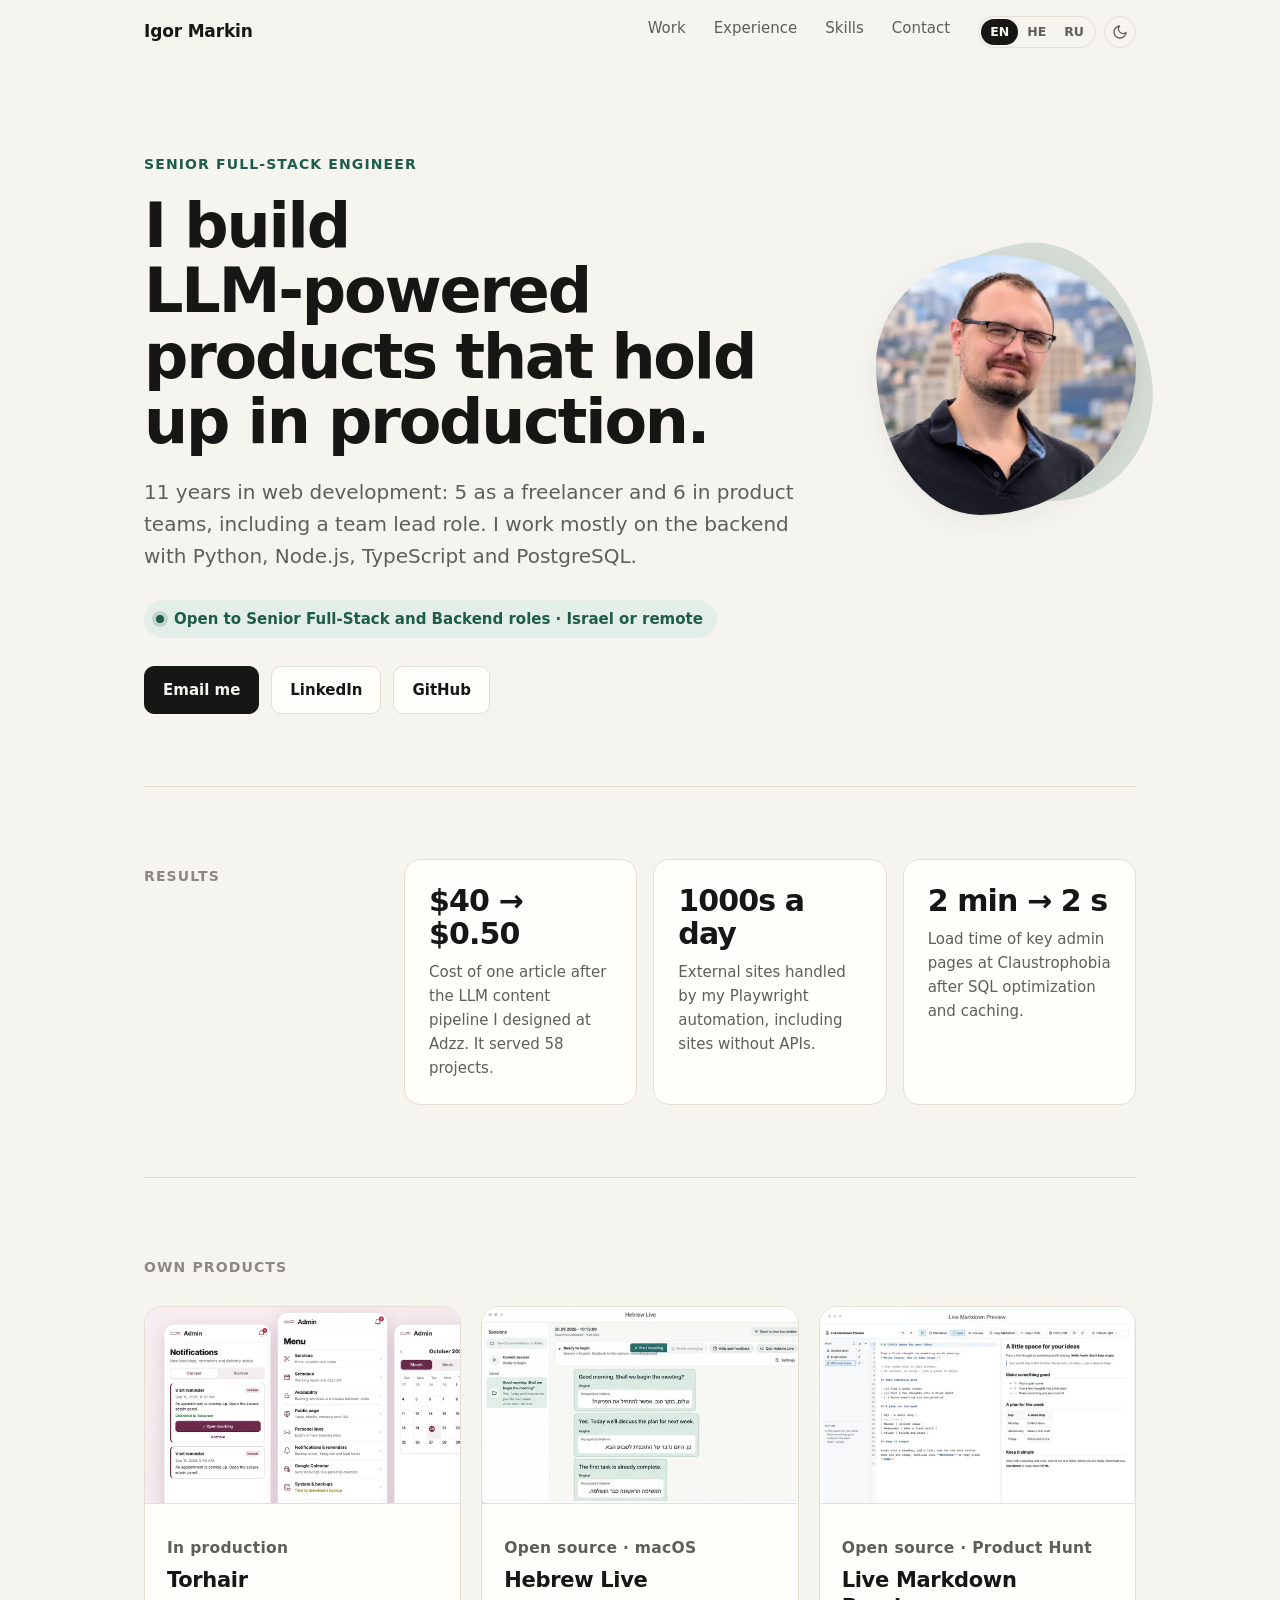
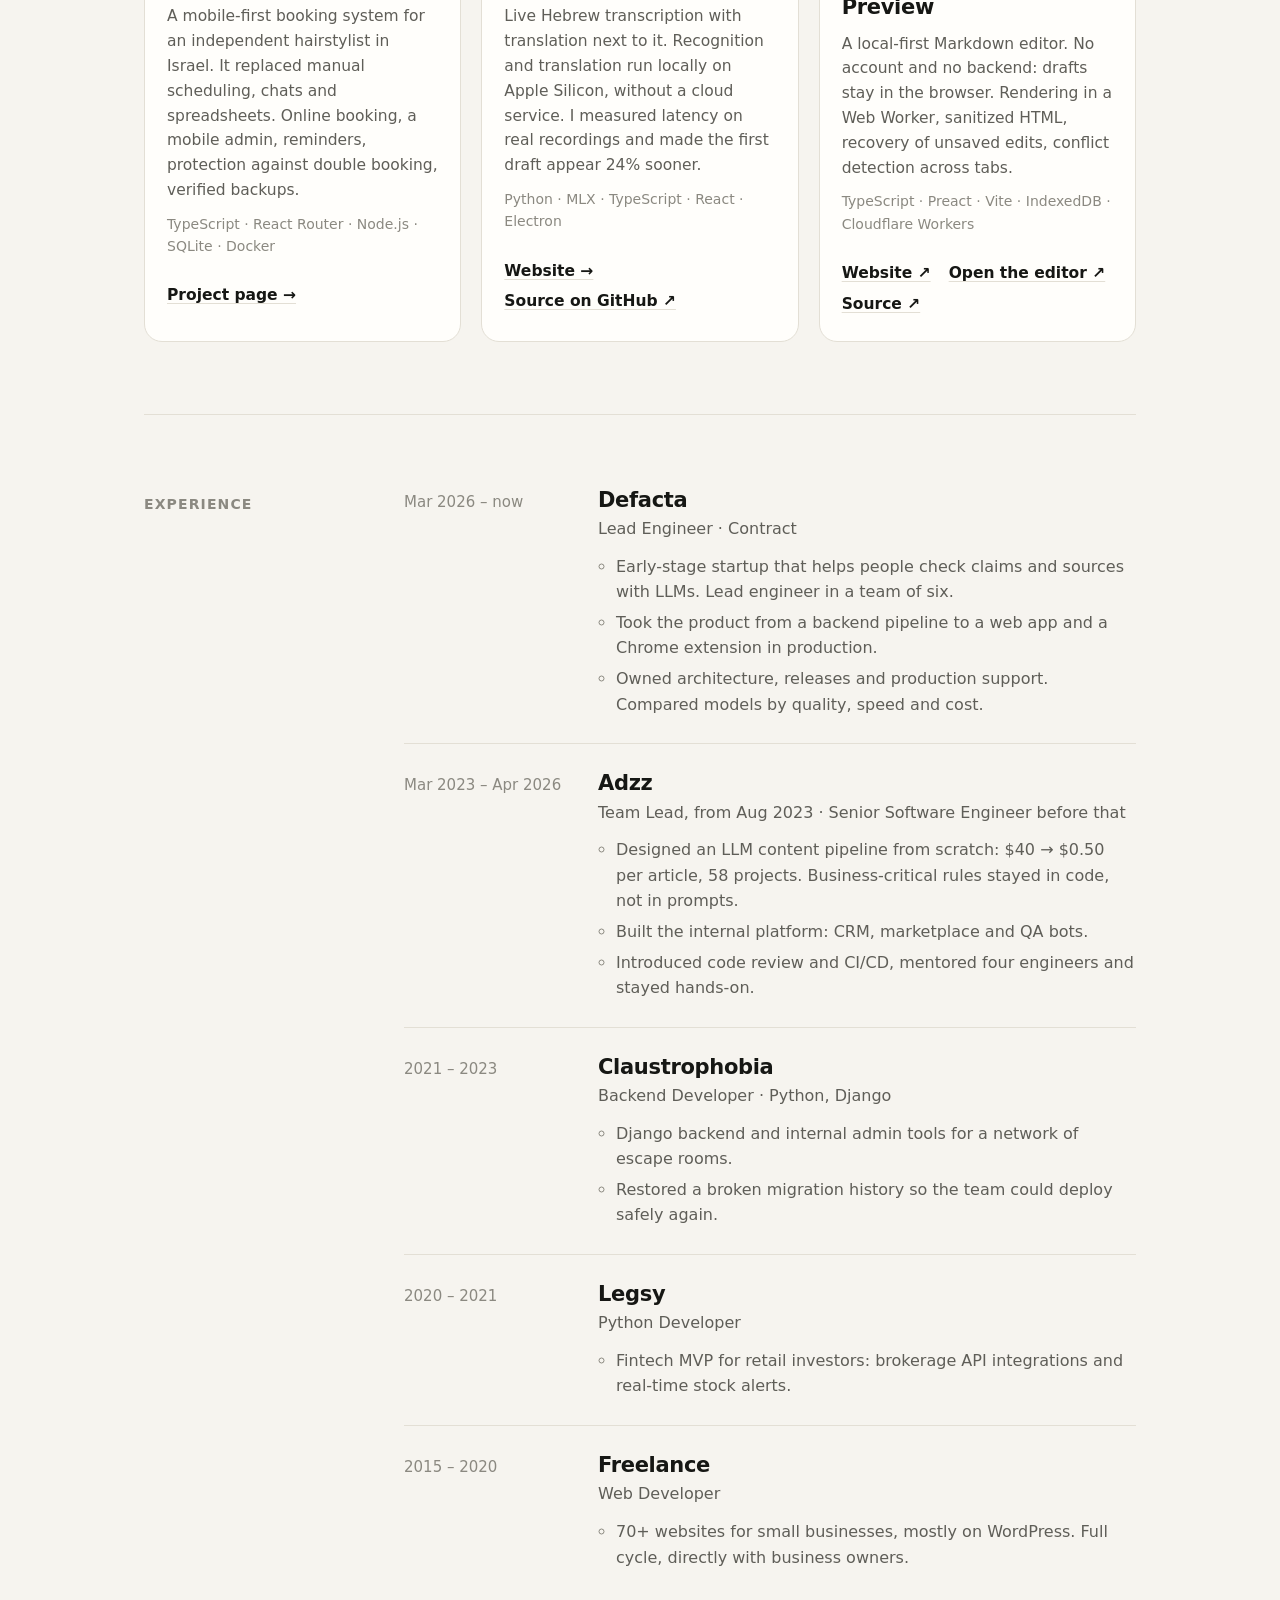
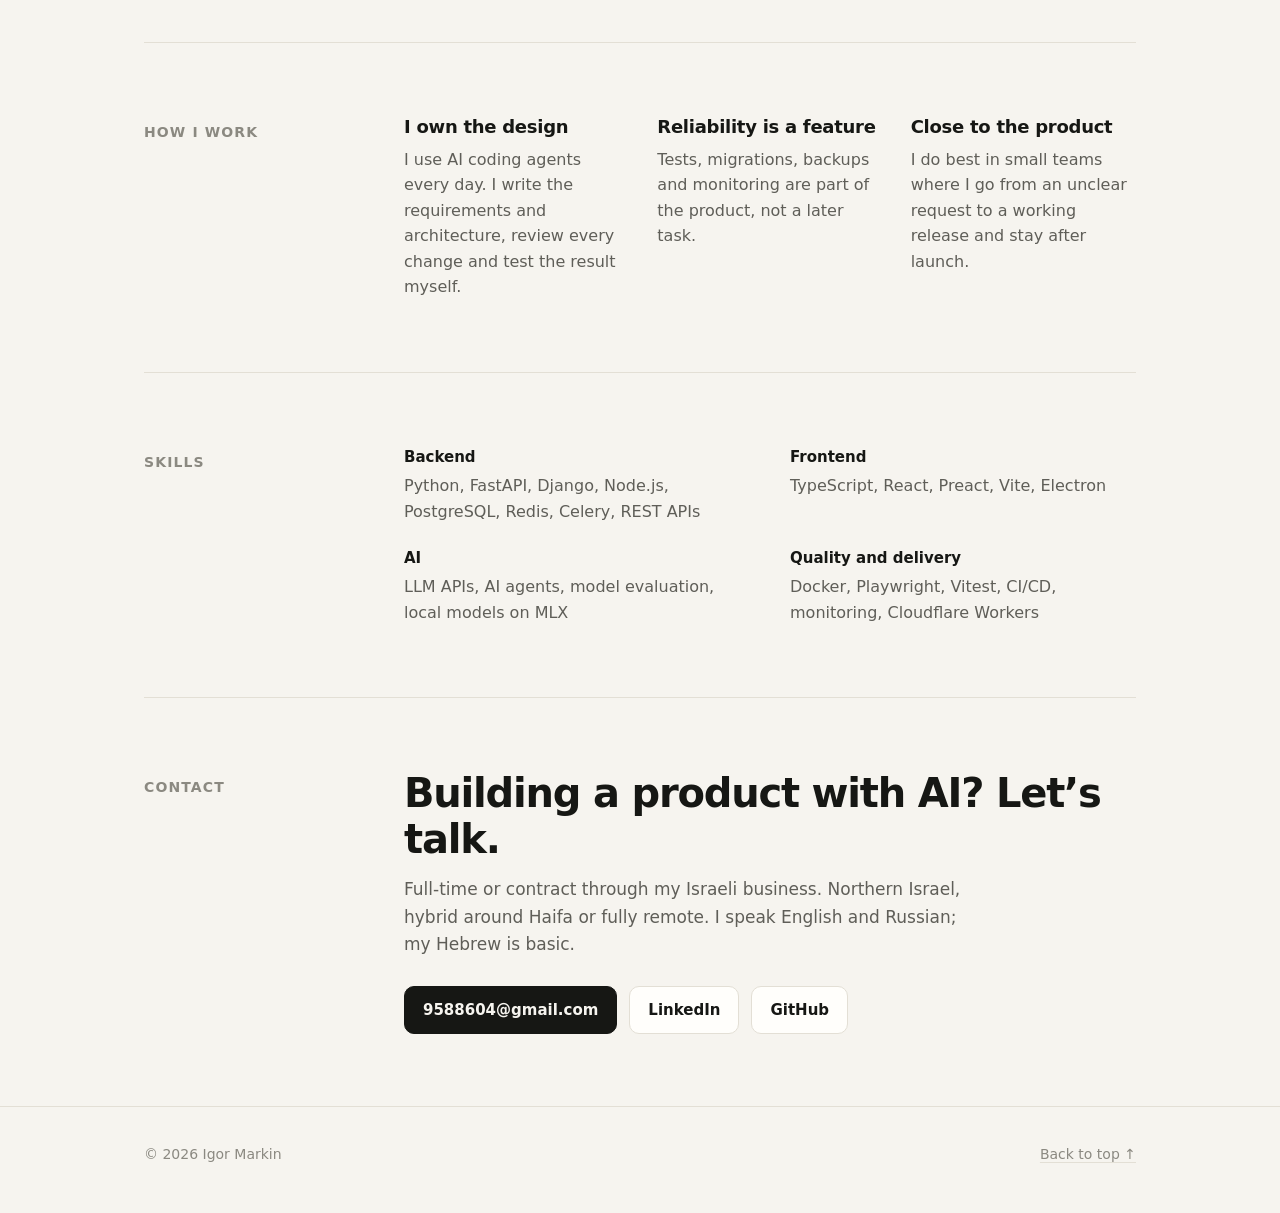
==== index.html @ f2f4a125 "Merge main into claude/project-thread-jn5ys5 Keep the new data-i18n attributes from main and point t" ====
<!doctype html>
<html lang="en">
<head>
<meta charset="utf-8">
<meta name="viewport" content="width=device-width, initial-scale=1">
<title>Igor Markin · Senior Full-Stack Engineer · Python, TypeScript, LLM products</title>
<meta name="description" content="Igor Markin is a senior full-stack engineer in Israel with 11 years in web development. Python, Node.js, TypeScript and PostgreSQL. Builds LLM-powered products and AI agents that work in production.">
<link rel="canonical" href="https://igor-markin.github.io/">
<meta name="theme-color" content="#f6f4ef" media="(prefers-color-scheme: light)">
<meta name="theme-color" content="#141513" media="(prefers-color-scheme: dark)">
<meta property="og:type" content="profile">
<meta property="og:url" content="https://igor-markin.github.io/">
<meta property="og:title" content="Igor Markin · Senior Full-Stack Engineer">
<meta property="og:description" content="Python, TypeScript, Node.js. LLM-powered products and AI agents that hold up in production.">
<meta property="og:image" content="https://igor-markin.github.io/assets/og.png">
<meta property="og:image:width" content="1200">
<meta property="og:image:height" content="630">
<meta property="profile:first_name" content="Igor">
<meta property="profile:last_name" content="Markin">
<meta name="twitter:card" content="summary_large_image">
<script>try{var t=localStorage.getItem("site-theme");if(t==="light"||t==="dark")document.documentElement.dataset.theme=t}catch(e){}</script>
<script src="/assets/i18n.js" defer></script>
<link rel="icon" href="/favicon.svg" type="image/svg+xml">
<link rel="preload" as="image" href="/assets/igor-640.webp">
<script type="application/ld+json">
{
  "@context": "https://schema.org",
  "@type": "ProfilePage",
  "url": "https://igor-markin.github.io/",
  "mainEntity": {
    "@type": "Person",
    "name": "Igor Markin",
    "url": "https://igor-markin.github.io/",
    "image": "https://igor-markin.github.io/assets/igor-640.webp",
    "jobTitle": "Senior Full-Stack Engineer",
    "address": {"@type": "PostalAddress", "addressRegion": "Northern District", "addressCountry": "IL"},
    "email": "mailto:9588604@gmail.com",
    "sameAs": ["https://www.linkedin.com/in/markin-pro/", "https://github.com/igor-markin"],
    "knowsLanguage": ["en", "ru"],
    "knowsAbout": ["Python", "TypeScript", "Node.js", "FastAPI", "Django", "React", "PostgreSQL", "Redis", "Celery", "Docker", "Playwright", "Large Language Models", "AI agents", "Software architecture"]
  }
}
</script>
<style>
:root{
  --bg:#f6f4ef;--surface:#fffefb;--ink:#161714;--muted:#5f5e58;--faint:#8b8981;
  --line:#e3dfd5;--accent:#1f5c4b;--accent-soft:#e3eee8;--shadow:0 1px 2px rgb(30 28 20/.04),0 8px 28px rgb(30 28 20/.06);
  color-scheme:light dark;
}
@media (prefers-color-scheme:dark){:root:not([data-theme=light]){
  --bg:#141513;--surface:#1c1d1a;--ink:#ecebe6;--muted:#a9a79f;--faint:#7c7a73;
  --line:#2d2e2a;--accent:#7cc4a8;--accent-soft:#1f2c27;--shadow:0 1px 2px rgb(0 0 0/.3),0 8px 28px rgb(0 0 0/.25);
}}
:root[data-theme=dark]{
  --bg:#141513;--surface:#1c1d1a;--ink:#ecebe6;--muted:#a9a79f;--faint:#7c7a73;
  --line:#2d2e2a;--accent:#7cc4a8;--accent-soft:#1f2c27;--shadow:0 1px 2px rgb(0 0 0/.3),0 8px 28px rgb(0 0 0/.25);
}
:root[data-theme=light]{color-scheme:light}
*{box-sizing:border-box;margin:0}
html{-webkit-text-size-adjust:100%;scroll-behavior:smooth}
body{background:var(--bg);color:var(--ink);font:17px/1.6 ui-sans-serif,system-ui,-apple-system,"Segoe UI",Roboto,"Helvetica Neue",Arial,sans-serif;-webkit-font-smoothing:antialiased;text-rendering:optimizeLegibility}
a{color:inherit;text-decoration-color:var(--line);text-underline-offset:3px;text-decoration-thickness:1px;transition:color .15s,text-decoration-color .15s}
a:hover{color:var(--accent);text-decoration-color:currentColor}
:focus-visible{outline:2px solid var(--accent);outline-offset:3px;border-radius:4px}
img{display:block;max-width:100%;height:auto}
.wrap{max-width:1040px;margin:0 auto;padding:0 24px}
.skip{position:absolute;top:16px;inset-inline-start:16px;width:1px;height:1px;overflow:hidden;clip-path:inset(50%);white-space:nowrap}.skip:focus{width:auto;height:auto;clip-path:none;background:var(--surface);padding:8px 12px;z-index:9}

header{position:sticky;top:0;z-index:5;background:color-mix(in srgb,var(--bg) 86%,transparent);backdrop-filter:saturate(1.4) blur(12px);-webkit-backdrop-filter:saturate(1.4) blur(12px);border-bottom:1px solid transparent}
header .wrap{display:flex;align-items:center;justify-content:space-between;height:64px}
.brand{font-weight:650;letter-spacing:-.01em;text-decoration:none}
nav{display:flex;gap:28px;font-size:15px}
nav a{text-decoration:none;color:var(--muted)}
nav a:hover{color:var(--ink)}
.controls{display:flex;align-items:center;gap:8px}
.lang{display:flex;border:1px solid var(--line);border-radius:999px;padding:2px}
.lang button{font:inherit;font-size:12.5px;font-weight:600;border:0;background:none;color:var(--muted);padding:3px 9px;border-radius:999px;cursor:pointer}
.lang button[aria-pressed=true]{background:var(--ink);color:var(--bg)}
.theme{display:grid;place-items:center;width:32px;height:32px;border-radius:50%;border:1px solid var(--line);background:none;color:var(--muted);cursor:pointer}
.theme:hover{color:var(--ink)}
.theme .sun{display:none}.dark-on .theme .sun{display:block}.dark-on .theme .moon{display:none}
[dir=rtl] .eyebrow,[dir=rtl] h2{letter-spacing:0}

.hero{display:grid;grid-template-columns:1fr 260px;gap:64px;align-items:center;padding:88px 0 72px}
.eyebrow{font-size:14px;font-weight:600;letter-spacing:.08em;text-transform:uppercase;color:var(--accent)}
h1{font-size:clamp(38px,5.6vw,62px);line-height:1.05;letter-spacing:-.035em;font-weight:680;margin:18px 0 22px;text-wrap:balance}
.lede{font-size:clamp(18px,2vw,20px);color:var(--muted);max-width:36em;text-wrap:pretty}
.status{display:inline-flex;align-items:center;gap:10px;margin-top:28px;padding:7px 14px 7px 12px;border-radius:999px;background:var(--accent-soft);color:var(--accent);font-size:15px;font-weight:550}
.status i{flex:none;width:8px;height:8px;border-radius:50%;background:currentColor;box-shadow:0 0 0 4px color-mix(in srgb,currentColor 18%,transparent)}
.actions{display:flex;flex-wrap:wrap;gap:12px;margin-top:28px}
.btn{display:inline-flex;align-items:center;gap:8px;padding:11px 18px;border-radius:10px;font-size:15px;font-weight:600;text-decoration:none;border:1px solid var(--line);background:var(--surface)}
.btn:hover{border-color:var(--ink);color:var(--ink)}
.btn.primary{background:var(--ink);border-color:var(--ink);color:var(--bg)}
.btn.primary:hover{background:var(--accent);border-color:var(--accent);color:#fff}
.portrait{position:relative;aspect-ratio:1;isolation:isolate;margin-bottom:96px}
.portrait::before{content:"";position:absolute;inset:0;z-index:-1;background:var(--accent);opacity:.16;border-radius:58% 42% 38% 62% / 46% 58% 42% 54%;transform:translate(14px,-10px) rotate(-8deg);animation:blob 18s ease-in-out infinite alternate-reverse}
.photo{width:100%;height:100%;object-fit:cover;border-radius:46% 54% 60% 40% / 42% 43% 57% 58%;box-shadow:var(--shadow);background:var(--line);animation:blob 18s ease-in-out infinite alternate}
@keyframes blob{
  0%{border-radius:46% 54% 60% 40% / 42% 43% 57% 58%}
  50%{border-radius:58% 42% 45% 55% / 52% 38% 62% 48%}
  100%{border-radius:40% 60% 52% 48% / 38% 54% 46% 62%}
}

section{padding:72px 0;border-top:1px solid var(--line)}
.sh{display:grid;grid-template-columns:220px 1fr;gap:40px}
h2{font-size:14px;font-weight:600;letter-spacing:.08em;text-transform:uppercase;color:var(--faint);padding-top:6px}
h3{font-size:21px;line-height:1.3;letter-spacing:-.015em;font-weight:650}

.stats{display:grid;grid-template-columns:repeat(3,1fr);gap:16px}
.stat{background:var(--surface);border:1px solid var(--line);border-radius:16px;padding:24px}
.stat b{display:block;font-size:30px;line-height:1.1;letter-spacing:-.03em;font-weight:680;font-variant-numeric:tabular-nums}
.stat p{margin-top:10px;font-size:15px;color:var(--muted)}

.projects{display:grid;grid-template-columns:repeat(3,1fr);gap:20px;margin-top:28px}
.project{display:flex;flex-direction:column;background:var(--surface);border:1px solid var(--line);border-radius:18px;overflow:hidden;transition:border-color .2s,box-shadow .2s}
.project:hover{border-color:color-mix(in srgb,var(--ink) 25%,var(--line));box-shadow:var(--shadow)}
.project figure{margin:0;aspect-ratio:16/10;overflow:hidden;background:var(--accent-soft);border-bottom:1px solid var(--line)}
.project figure img{width:100%;height:100%;object-fit:cover;object-position:top left}
.project>div{padding:22px 22px 24px;display:flex;flex-direction:column;flex:1}
.kind{font-size:13px;font-weight:600;color:var(--accent);letter-spacing:.02em;margin-bottom:6px}
.project p{color:var(--muted);font-size:15.5px;margin-top:10px}
.links{display:flex;flex-wrap:wrap;gap:6px 18px;margin-top:auto;padding-top:16px;font-size:15px;font-weight:600}
.project .links{color:var(--ink)}
.stack{font-size:14px;color:var(--faint)}
.project p.stack{color:var(--faint);font-size:14px}
.jobs{list-style:none;padding:0}
.job{display:grid;grid-template-columns:170px 1fr;gap:24px;padding:26px 0;border-bottom:1px solid var(--line)}
.job:first-child{padding-top:0}.job:last-child{border-bottom:0;padding-bottom:0}
.when{white-space:nowrap;font-size:15px;color:var(--faint);font-variant-numeric:tabular-nums;padding-top:3px}
.role{color:var(--muted);font-size:16px;margin-top:2px}
.job ul{margin:12px 0 0;padding-inline-start:18px;color:var(--muted);font-size:16px}
.job li{margin-top:5px}.job li::marker{color:var(--faint)}

.principles{display:grid;grid-template-columns:repeat(3,1fr);gap:28px}
.principles p{color:var(--muted);font-size:16px;margin-top:8px}
.principles h3{font-size:18px}

.skills{display:grid;grid-template-columns:repeat(2,1fr);gap:22px 40px}
.skills dt{font-size:15px;font-weight:650}
.skills dd{color:var(--muted);font-size:16px;margin-top:4px}

.contact h3{font-size:clamp(28px,4vw,40px);letter-spacing:-.03em;line-height:1.15}
.contact p{color:var(--muted);margin-top:14px;max-width:34em}
footer{padding:36px 0 48px;border-top:1px solid var(--line);font-size:14px;color:var(--faint)}
footer .wrap{display:flex;justify-content:space-between;gap:16px;flex-wrap:wrap}

@media (max-width:860px){
  .hero{grid-template-columns:1fr;gap:36px;padding:48px 0 56px}
  .portrait{width:150px;order:-1;margin-bottom:0}
  .sh{grid-template-columns:1fr;gap:20px}
  .stats,.principles{grid-template-columns:1fr}
  .projects{grid-template-columns:1fr}
  .skills{grid-template-columns:1fr}
  section{padding:56px 0}
}
@media (max-width:560px){
  .wrap{padding:0 16px}
  nav{gap:18px;font-size:14px}
  nav .opt{display:none}
  header .wrap{gap:12px}
  .brand{white-space:nowrap}
  .job{grid-template-columns:1fr;gap:4px}
}
@media (prefers-reduced-motion:reduce){html{scroll-behavior:auto}.photo,.portrait::before{animation:none}}
</style>
</head>
<body>
<a class="skip" href="#main" data-i18n="skip">Skip to content</a>
<header>
  <div class="wrap">
    <a class="brand" href="/" data-i18n="brand">Igor Markin</a>
    <nav aria-label="Main">
      <a href="#work" data-i18n="navWork">Work</a>
      <a class="opt" href="#experience" data-i18n="navExp">Experience</a>
      <a class="opt" href="#skills" data-i18n="navSkills">Skills</a>
      <a class="opt" href="#contact" data-i18n="navContact">Contact</a>
      <div class="controls">
        <div class="lang" role="group" aria-label="Language">
          <button type="button" data-lang="en" aria-pressed="true" lang="en">EN</button>
          <button type="button" data-lang="he" aria-pressed="false" lang="he">HE</button>
          <button type="button" data-lang="ru" aria-pressed="false" lang="ru">RU</button>
        </div>
        <button class="theme" type="button" aria-label="Dark theme"><svg class="moon" width="16" height="16" viewBox="0 0 24 24" fill="none" stroke="currentColor" stroke-width="2" stroke-linecap="round" stroke-linejoin="round" aria-hidden="true"><path d="M21 12.8A9 9 0 1 1 11.2 3a7 7 0 0 0 9.8 9.8z"/></svg><svg class="sun" width="16" height="16" viewBox="0 0 24 24" fill="none" stroke="currentColor" stroke-width="2" stroke-linecap="round" aria-hidden="true"><circle cx="12" cy="12" r="4"/><path d="M12 2v2M12 20v2M4.9 4.9l1.4 1.4M17.7 17.7l1.4 1.4M2 12h2M20 12h2M4.9 19.1l1.4-1.4M17.7 6.3l1.4-1.4"/></svg></button>
      </div>
    </nav>
  </div>
</header>

<main id="main" class="wrap">
  <div class="hero">
    <div>
      <p class="eyebrow" data-i18n="eyebrow">Senior Full-Stack Engineer</p>
      <h1 data-i18n="h1">I build LLM&#8209;powered products that hold up in production.</h1>
      <p class="lede" data-i18n="lede">11 years in web development: 5 as a freelancer and 6 in product teams, including a team lead role. I work mostly on the backend with Python, Node.js, TypeScript and PostgreSQL.</p>
      <p class="status"><i aria-hidden="true"></i><span data-i18n="status">Open to Senior Full-Stack and Backend roles · Israel or remote</span></p>
      <div class="actions">
        <a class="btn primary" href="mailto:9588604@gmail.com" data-i18n="emailMe">Email me</a>
        <a class="btn" href="https://www.linkedin.com/in/markin-pro/" rel="me">LinkedIn</a>
        <a class="btn" href="https://github.com/igor-markin" rel="me">GitHub</a>
      </div>
    </div>
    <div class="portrait"><img class="photo" src="/assets/igor-640.webp" srcset="/assets/igor-320.webp 320w, /assets/igor-640.webp 640w" sizes="(max-width:860px) 150px, 260px" width="260" height="260" alt="Portrait of Igor Markin" data-i18n-alt="altPortrait"></div>
  </div>

  <section aria-labelledby="results-h">
    <div class="sh">
      <h2 id="results-h" data-i18n="results">Results</h2>
      <div class="stats">
        <div class="stat"><b><bdi dir="ltr">$40 → $0.50</bdi></b><p data-i18n="st1">Cost of one article after the LLM content pipeline I designed at Adzz. It served 58 projects.</p></div>
        <div class="stat"><b data-i18n="st2v">1000s a day</b><p data-i18n="st2">External sites handled by my Playwright automation, including sites without APIs.</p></div>
        <div class="stat"><b data-i18n="st3v">2 min → 2 s</b><p data-i18n="st3">Load time of key admin pages at Claustrophobia after SQL optimization and caching.</p></div>
      </div>
    </div>
  </section>

  <section id="work" aria-labelledby="work-h">
    <div>
      <h2 id="work-h" data-i18n="own">Own products</h2>
      <div class="projects">
        <article class="project">
          <figure><img src="/assets/torhair.webp" width="1200" height="627" loading="lazy" alt="Torhair admin: notifications, menu and calendar screens" data-i18n-alt="altTh"></figure>
          <div>
            <p class="kind" data-i18n="thKind">In production</p>
            <h3>Torhair</h3>
            <p data-i18n="thDesc">A mobile-first booking system for an independent hairstylist in Israel. It replaced manual scheduling, chats and spreadsheets. Online booking, a mobile admin, reminders, protection against double booking, verified backups.</p>
            <p class="stack">TypeScript · React Router · Node.js · SQLite · Docker</p>
            <p class="links"><a href="/torhair/" data-i18n="projPage">Project page →</a></p>
          </div>
        </article>
        <article class="project">
          <figure><img src="/assets/hebrew-live.webp" width="1200" height="723" loading="lazy" alt="Hebrew Live window with Hebrew speech and its English translation" data-i18n-alt="altHl"></figure>
          <div>
            <p class="kind" data-i18n="hlKind">Open source · macOS</p>
            <h3>Hebrew Live</h3>
            <p data-i18n="hlDesc">Live Hebrew transcription with translation next to it. Recognition and translation run locally on Apple Silicon, without a cloud service. I measured latency on real recordings and made the first draft appear 24% sooner.</p>
            <p class="stack">Python · MLX · TypeScript · React · Electron</p>
            <p class="links"><a href="/hebrew-live/" data-i18n="website">Website →</a><a href="https://github.com/igor-markin/hebrew-live" data-i18n="srcGh">Source on GitHub ↗</a></p>
          </div>
        </article>
        <article class="project">
          <figure><img src="/assets/live-markdown-preview.webp" width="1200" height="791" loading="lazy" alt="Live Markdown Preview editor with source and preview side by side" data-i18n-alt="altLmp"></figure>
          <div>
            <p class="kind" data-i18n="lmpKind">Open source · Product Hunt</p>
            <h3>Live Markdown Preview</h3>
            <p data-i18n="lmpDesc">A local-first Markdown editor. No account and no backend: drafts stay in the browser. Rendering in a Web Worker, sanitized HTML, recovery of unsaved edits, conflict detection across tabs.</p>
            <p class="stack">TypeScript · Preact · Vite · IndexedDB · Cloudflare Workers</p>
            <p class="links"><a href="/live-markdown-preview/" data-i18n="lmpSite">Website ↗</a><a href="/live-markdown-preview/editor/" data-i18n="openEditor">Open the editor ↗</a><a href="https://github.com/igor-markin/live-markdown-preview" data-i18n="source">Source ↗</a></p>
          </div>
        </article>
      </div>
    </div>
  </section>

  <section id="experience" aria-labelledby="exp-h">
    <div class="sh">
      <h2 id="exp-h" data-i18n="exp">Experience</h2>
      <ol class="jobs">
        <li class="job">
          <p class="when" data-i18n="w1">Mar 2026 – now</p>
          <div>
            <h3>Defacta</h3>
            <p class="role" data-i18n="r1">Lead Engineer · Contract</p>
            <ul>
              <li data-i18n="d1a">Early-stage startup that helps people check claims and sources with LLMs. Lead engineer in a team of six.</li>
              <li data-i18n="d1b">Took the product from a backend pipeline to a web app and a Chrome extension in production.</li>
              <li data-i18n="d1c">Owned architecture, releases and production support. Compared models by quality, speed and cost.</li>
            </ul>
          </div>
        </li>
        <li class="job">
          <p class="when" data-i18n="w2">Mar 2023 – Apr 2026</p>
          <div>
            <h3>Adzz</h3>
            <p class="role" data-i18n="r2">Team Lead, from Aug 2023 · Senior Software Engineer before that</p>
            <ul>
              <li data-i18n="d2a">Designed an LLM content pipeline from scratch: $40 → $0.50 per article, 58 projects. Business-critical rules stayed in code, not in prompts.</li>
              <li data-i18n="d2b">Built the internal platform: CRM, marketplace and QA bots.</li>
              <li data-i18n="d2c">Introduced code review and CI/CD, mentored four engineers and stayed hands-on.</li>
            </ul>
          </div>
        </li>
        <li class="job">
          <p class="when">2021 – 2023</p>
          <div>
            <h3>Claustrophobia</h3>
            <p class="role" data-i18n="r3">Backend Developer · Python, Django</p>
            <ul>
              <li data-i18n="d3a">Django backend and internal admin tools for a network of escape rooms.</li>
              <li data-i18n="d3b">Restored a broken migration history so the team could deploy safely again.</li>
            </ul>
          </div>
        </li>
        <li class="job">
          <p class="when">2020 – 2021</p>
          <div>
            <h3>Legsy</h3>
            <p class="role" data-i18n="r4">Python Developer</p>
            <ul><li data-i18n="d4a">Fintech MVP for retail investors: brokerage API integrations and real-time stock alerts.</li></ul>
          </div>
        </li>
        <li class="job">
          <p class="when">2015 – 2020</p>
          <div>
            <h3 data-i18n="h5">Freelance</h3>
            <p class="role" data-i18n="r5">Web Developer</p>
            <ul><li data-i18n="d5a">70+ websites for small businesses, mostly on WordPress. Full cycle, directly with business owners.</li></ul>
          </div>
        </li>
      </ol>
    </div>
  </section>

  <section aria-labelledby="how-h">
    <div class="sh">
      <h2 id="how-h" data-i18n="how">How I work</h2>
      <div class="principles">
        <div><h3 data-i18n="p1h">I own the design</h3><p data-i18n="p1">I use AI coding agents every day. I write the requirements and architecture, review every change and test the result myself.</p></div>
        <div><h3 data-i18n="p2h">Reliability is a feature</h3><p data-i18n="p2">Tests, migrations, backups and monitoring are part of the product, not a later task.</p></div>
        <div><h3 data-i18n="p3h">Close to the product</h3><p data-i18n="p3">I do best in small teams where I go from an unclear request to a working release and stay after launch.</p></div>
      </div>
    </div>
  </section>

  <section id="skills" aria-labelledby="skills-h">
    <div class="sh">
      <h2 id="skills-h" data-i18n="skills">Skills</h2>
      <dl class="skills">
        <div><dt>Backend</dt><dd>Python, FastAPI, Django, Node.js, PostgreSQL, Redis, Celery, REST APIs</dd></div>
        <div><dt>Frontend</dt><dd>TypeScript, React, Preact, Vite, Electron</dd></div>
        <div><dt>AI</dt><dd>LLM APIs, AI agents, model evaluation, local models on MLX</dd></div>
        <div><dt data-i18n="sk4">Quality and delivery</dt><dd>Docker, Playwright, Vitest, CI/CD, monitoring, Cloudflare Workers</dd></div>
      </dl>
    </div>
  </section>

  <section id="contact" class="contact" aria-labelledby="contact-h">
    <div class="sh">
      <h2 id="contact-h" data-i18n="contact">Contact</h2>
      <div>
        <h3 data-i18n="cH">Building a product with AI? Let’s talk.</h3>
        <p data-i18n="cP">Full-time or contract through my Israeli business. Northern Israel, hybrid around Haifa or fully remote. I speak English and Russian; my Hebrew is basic.</p>
        <div class="actions">
          <a class="btn primary" href="mailto:9588604@gmail.com">9588604@gmail.com</a>
          <a class="btn" href="https://www.linkedin.com/in/markin-pro/">LinkedIn</a>
          <a class="btn" href="https://github.com/igor-markin">GitHub</a>
        </div>
      </div>
    </div>
  </section>
</main>

<footer>
  <div class="wrap"><span>© 2026 Igor Markin</span><a href="#main" data-i18n="top">Back to top ↑</a></div>
</footer>
</body>
</html>
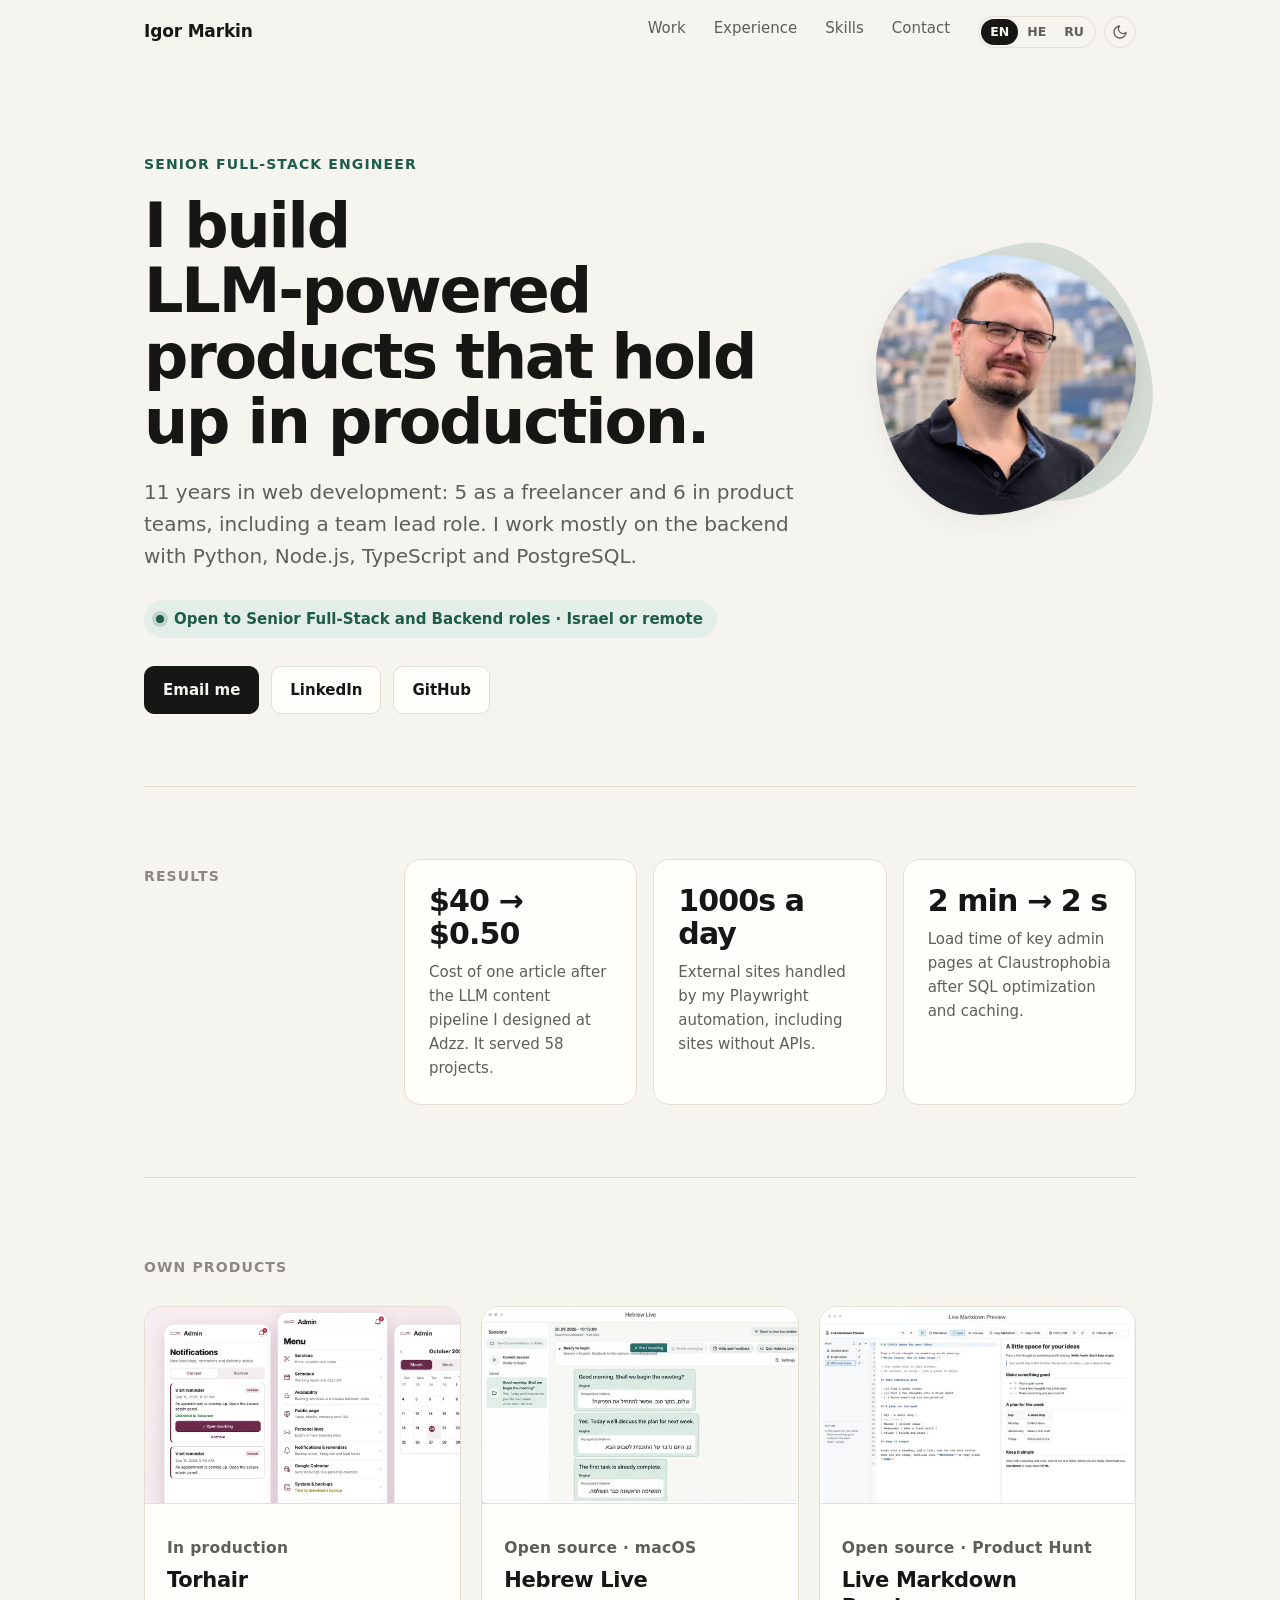
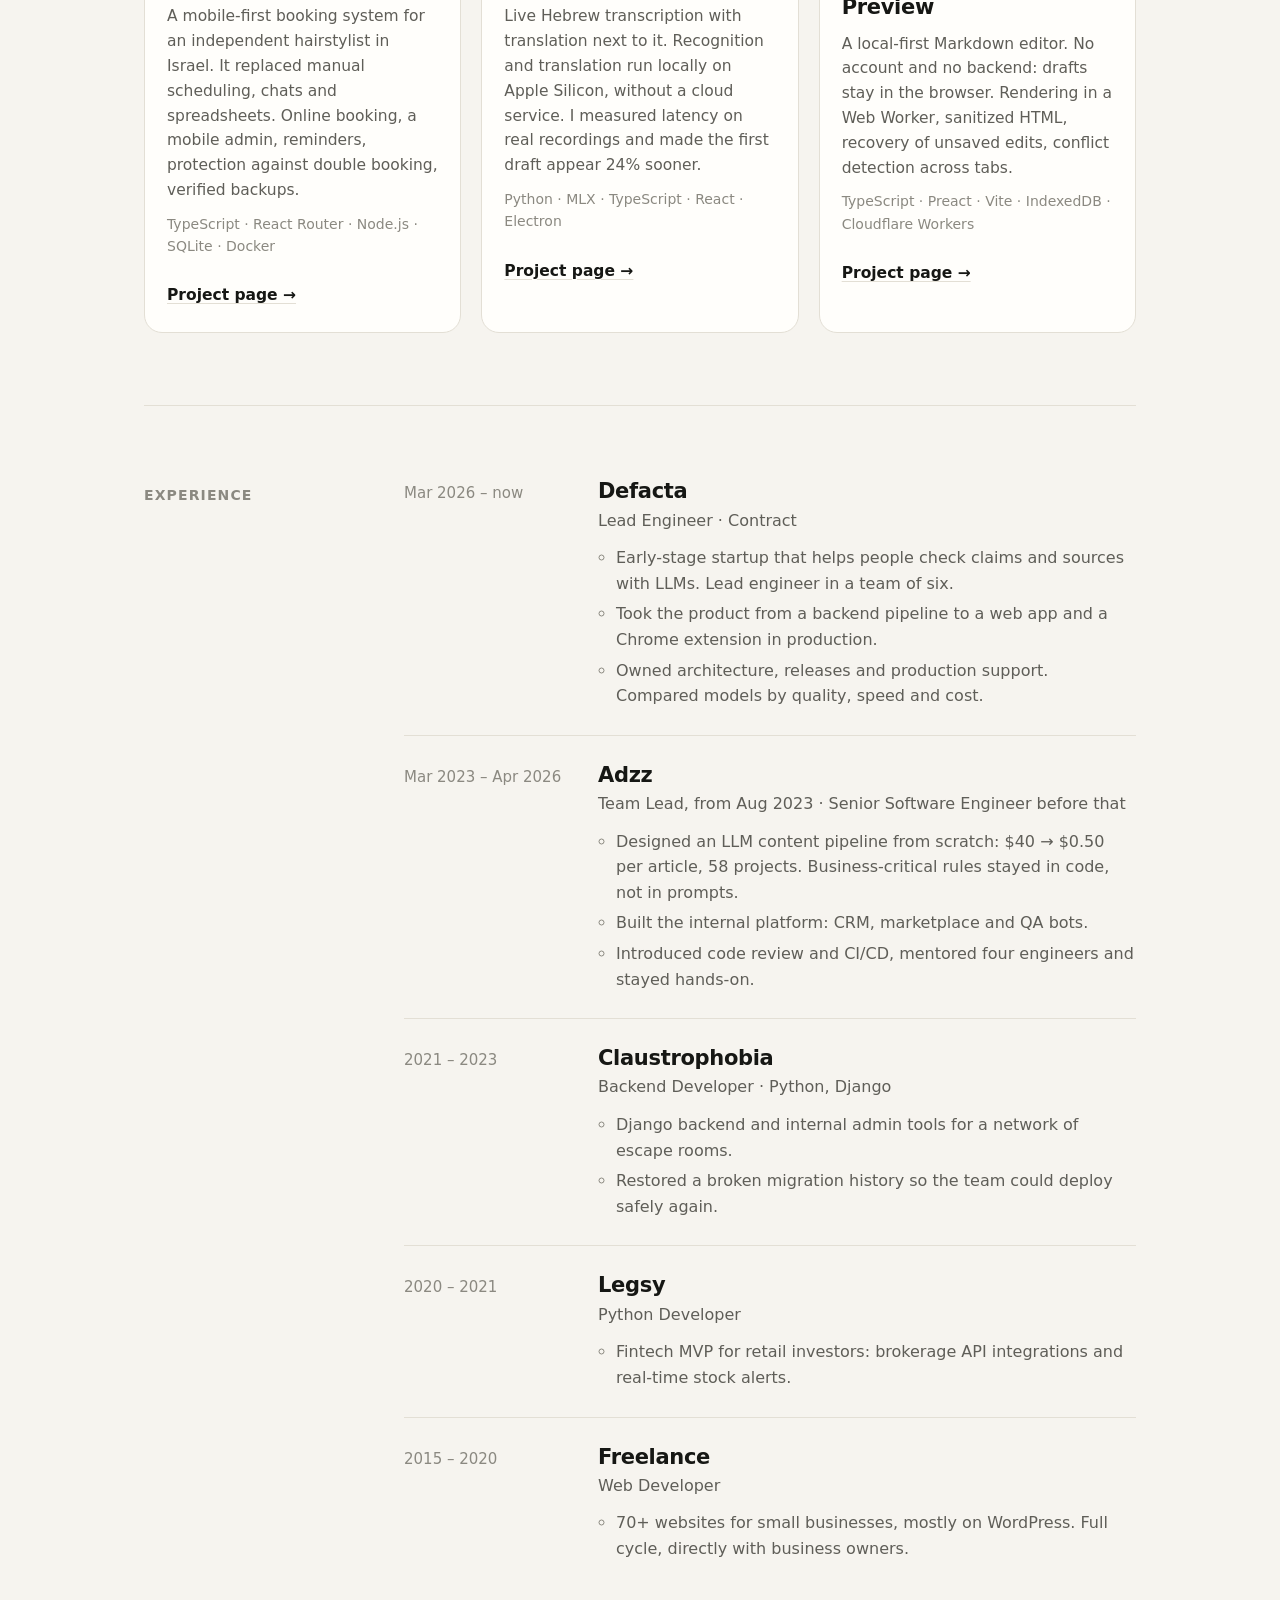
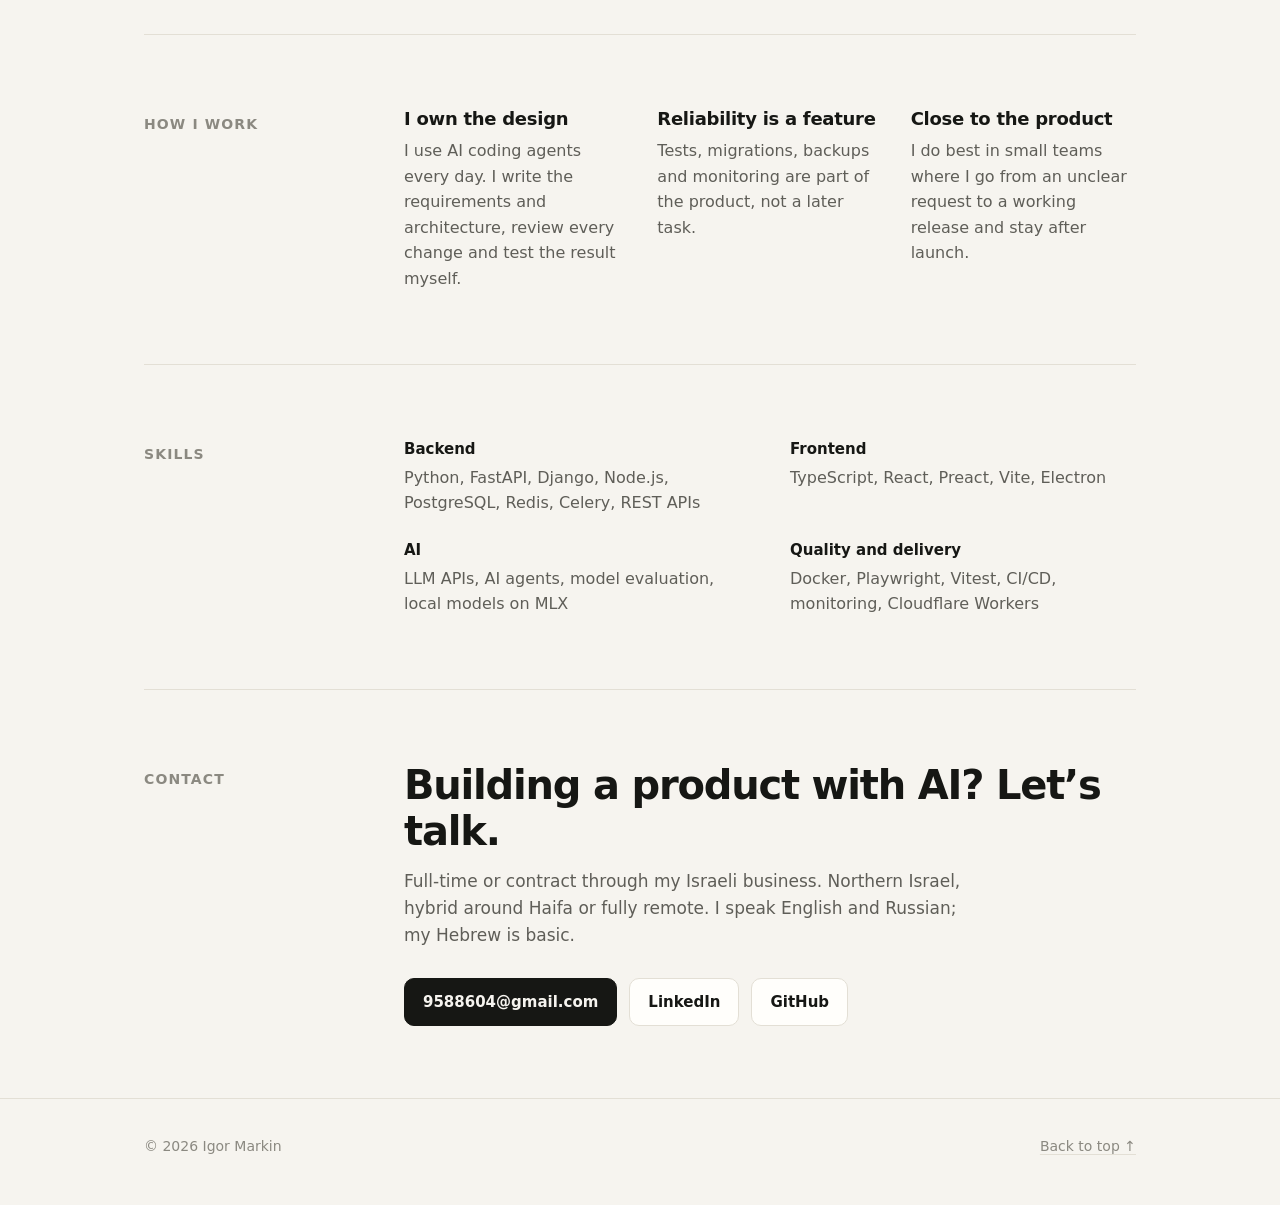
==== commit ee239833: "Use one "Project page" link on every project card Torhair, Hebrew Live and Live Markdown Preview car" ====
--- a/index.html
+++ b/index.html
@@ -234,7 +234,7 @@
             <h3>Hebrew Live</h3>
             <p data-i18n="hlDesc">Live Hebrew transcription with translation next to it. Recognition and translation run locally on Apple Silicon, without a cloud service. I measured latency on real recordings and made the first draft appear 24% sooner.</p>
             <p class="stack">Python · MLX · TypeScript · React · Electron</p>
-            <p class="links"><a href="/hebrew-live/" data-i18n="website">Website →</a><a href="https://github.com/igor-markin/hebrew-live" data-i18n="srcGh">Source on GitHub ↗</a></p>
+            <p class="links"><a href="/hebrew-live/" data-i18n="projPage">Project page →</a></p>
           </div>
         </article>
         <article class="project">
@@ -244,7 +244,7 @@
             <h3>Live Markdown Preview</h3>
             <p data-i18n="lmpDesc">A local-first Markdown editor. No account and no backend: drafts stay in the browser. Rendering in a Web Worker, sanitized HTML, recovery of unsaved edits, conflict detection across tabs.</p>
             <p class="stack">TypeScript · Preact · Vite · IndexedDB · Cloudflare Workers</p>
-            <p class="links"><a href="/live-markdown-preview/" data-i18n="lmpSite">Website ↗</a><a href="/live-markdown-preview/editor/" data-i18n="openEditor">Open the editor ↗</a><a href="https://github.com/igor-markin/live-markdown-preview" data-i18n="source">Source ↗</a></p>
+            <p class="links"><a href="/live-markdown-preview/" data-i18n="projPage">Project page →</a></p>
           </div>
         </article>
       </div>
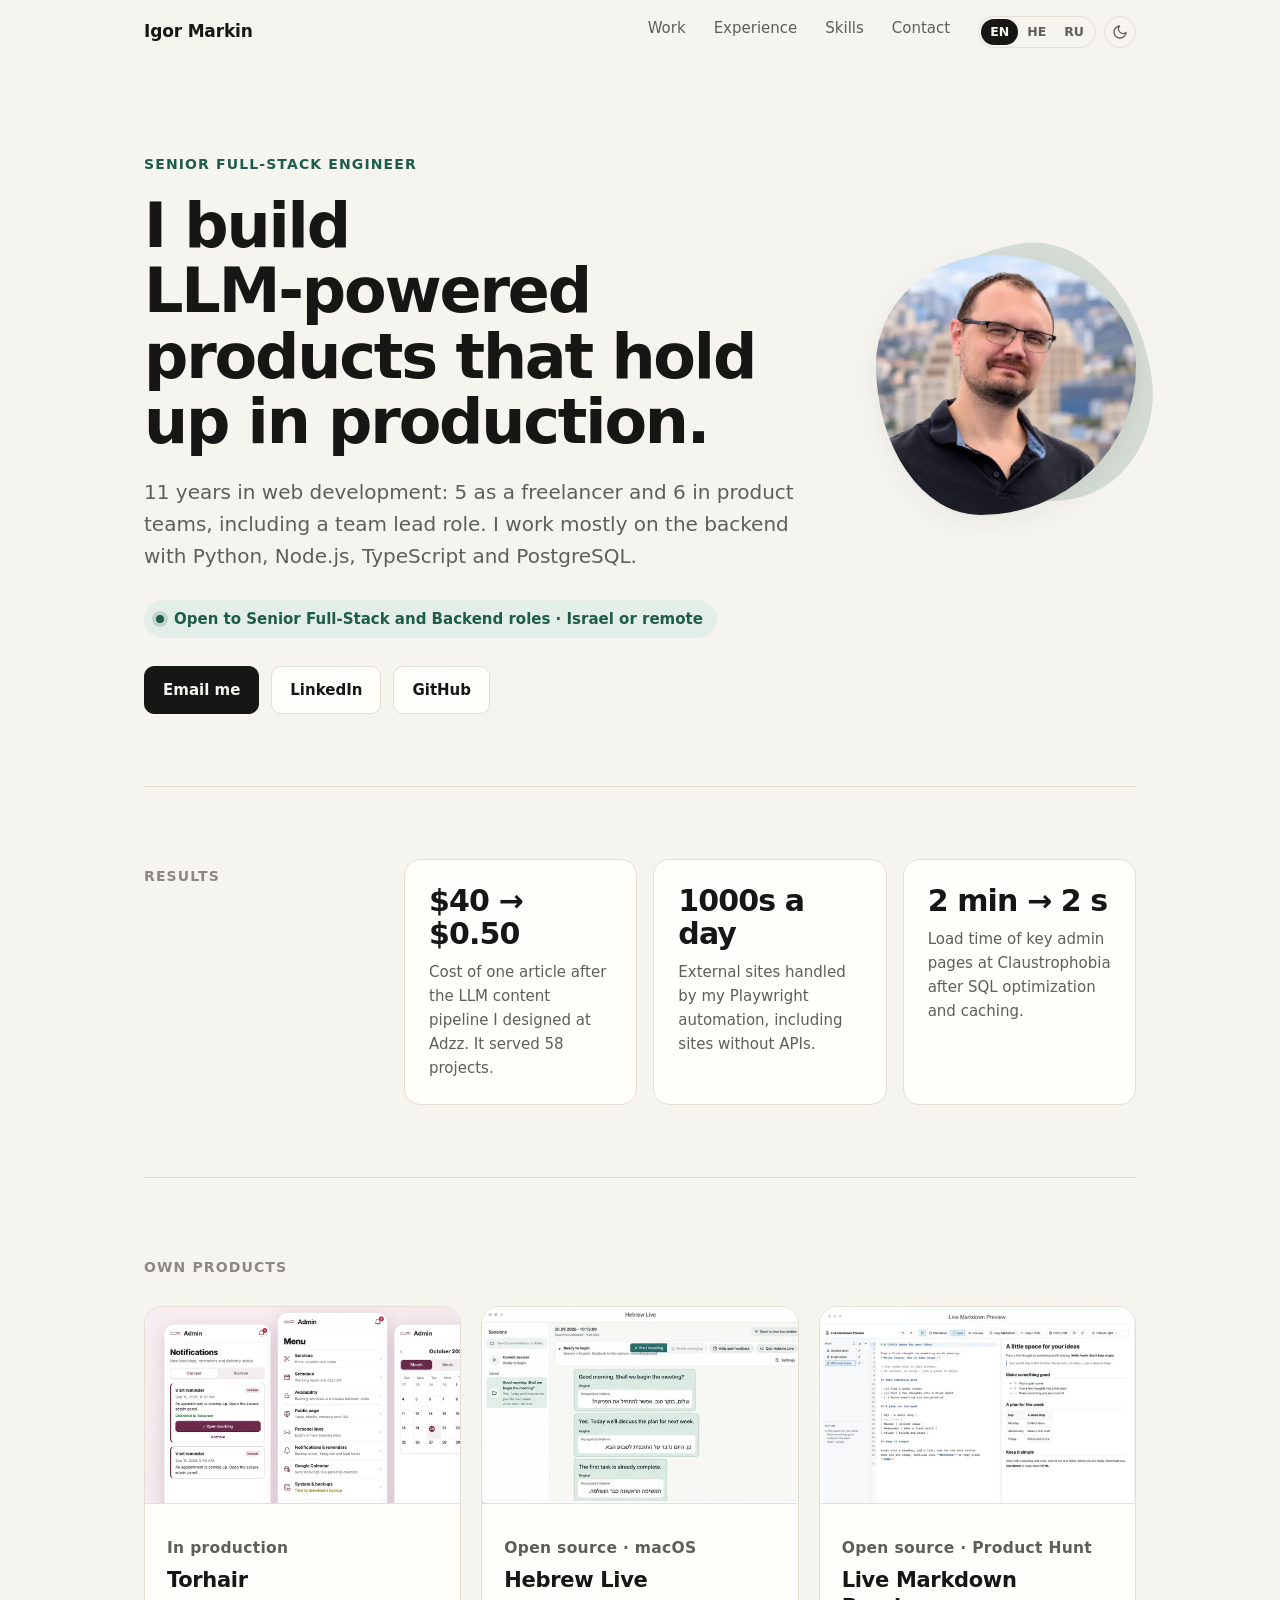
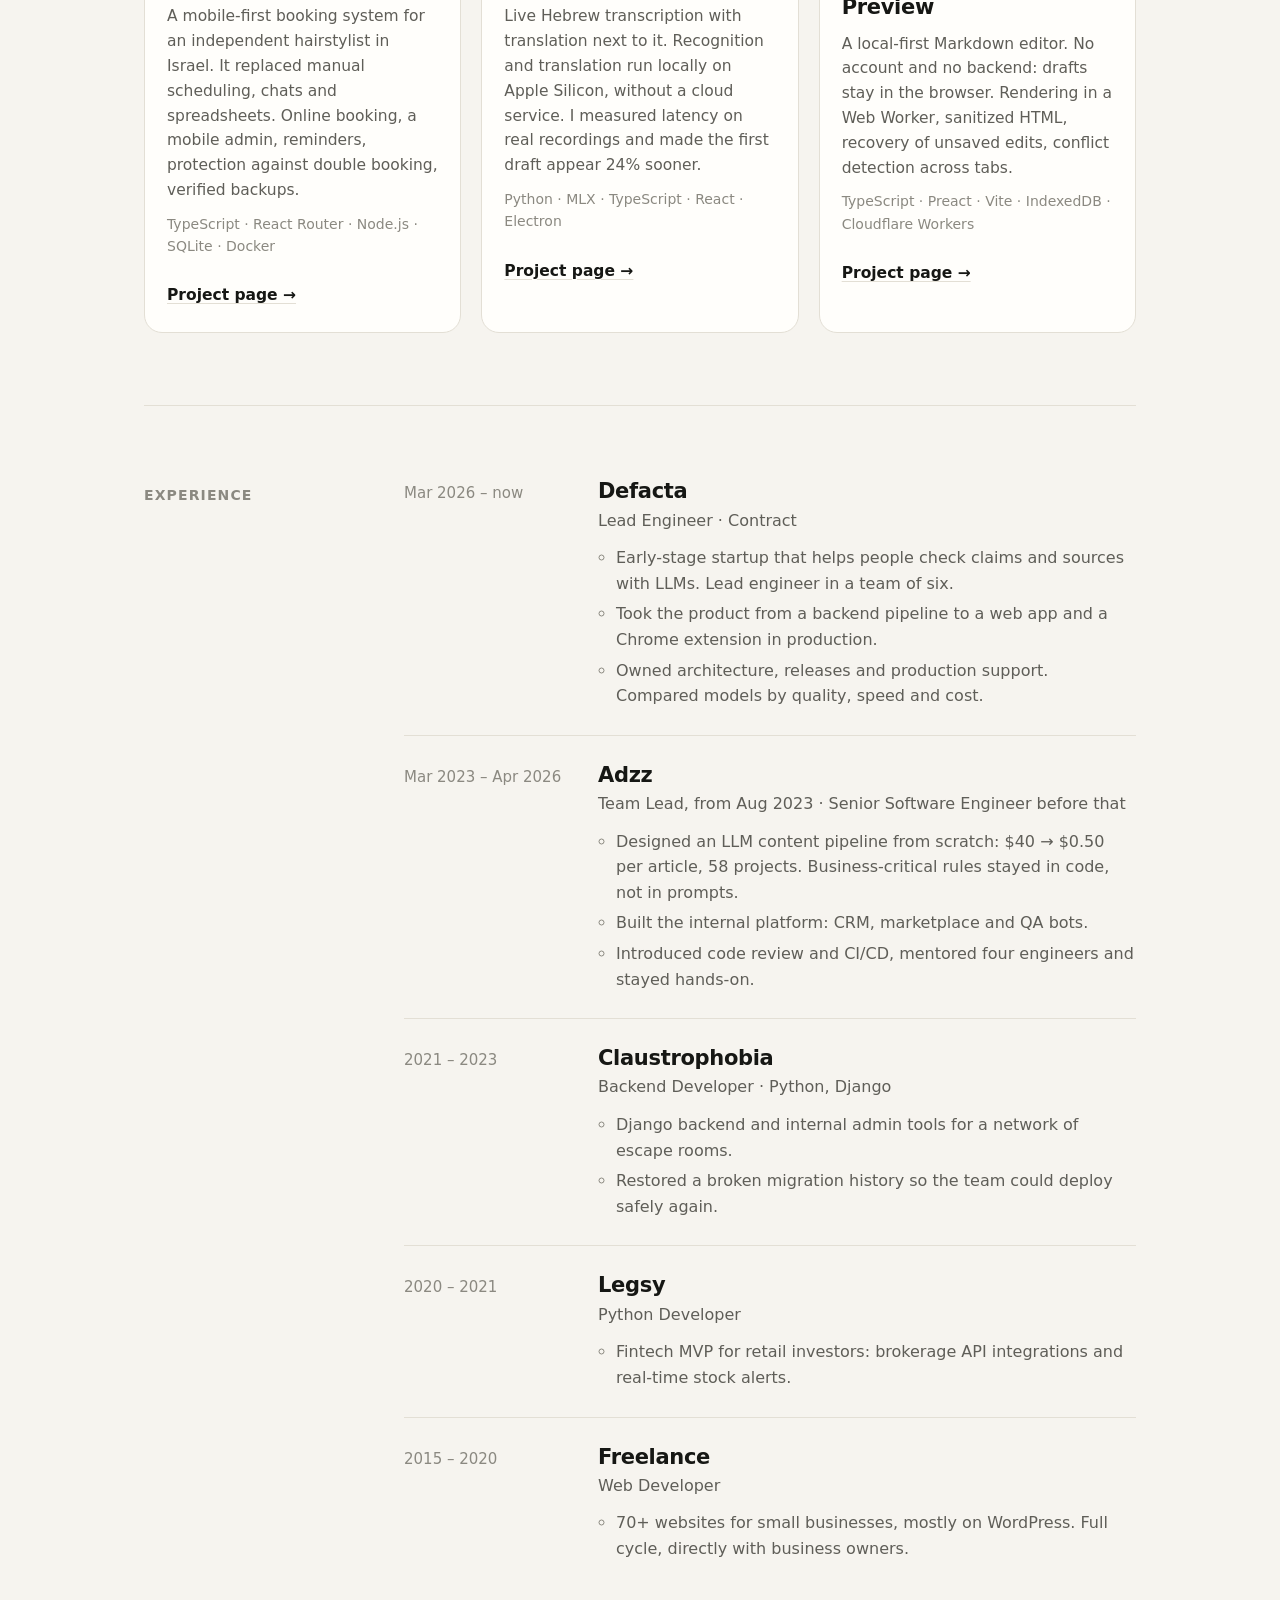
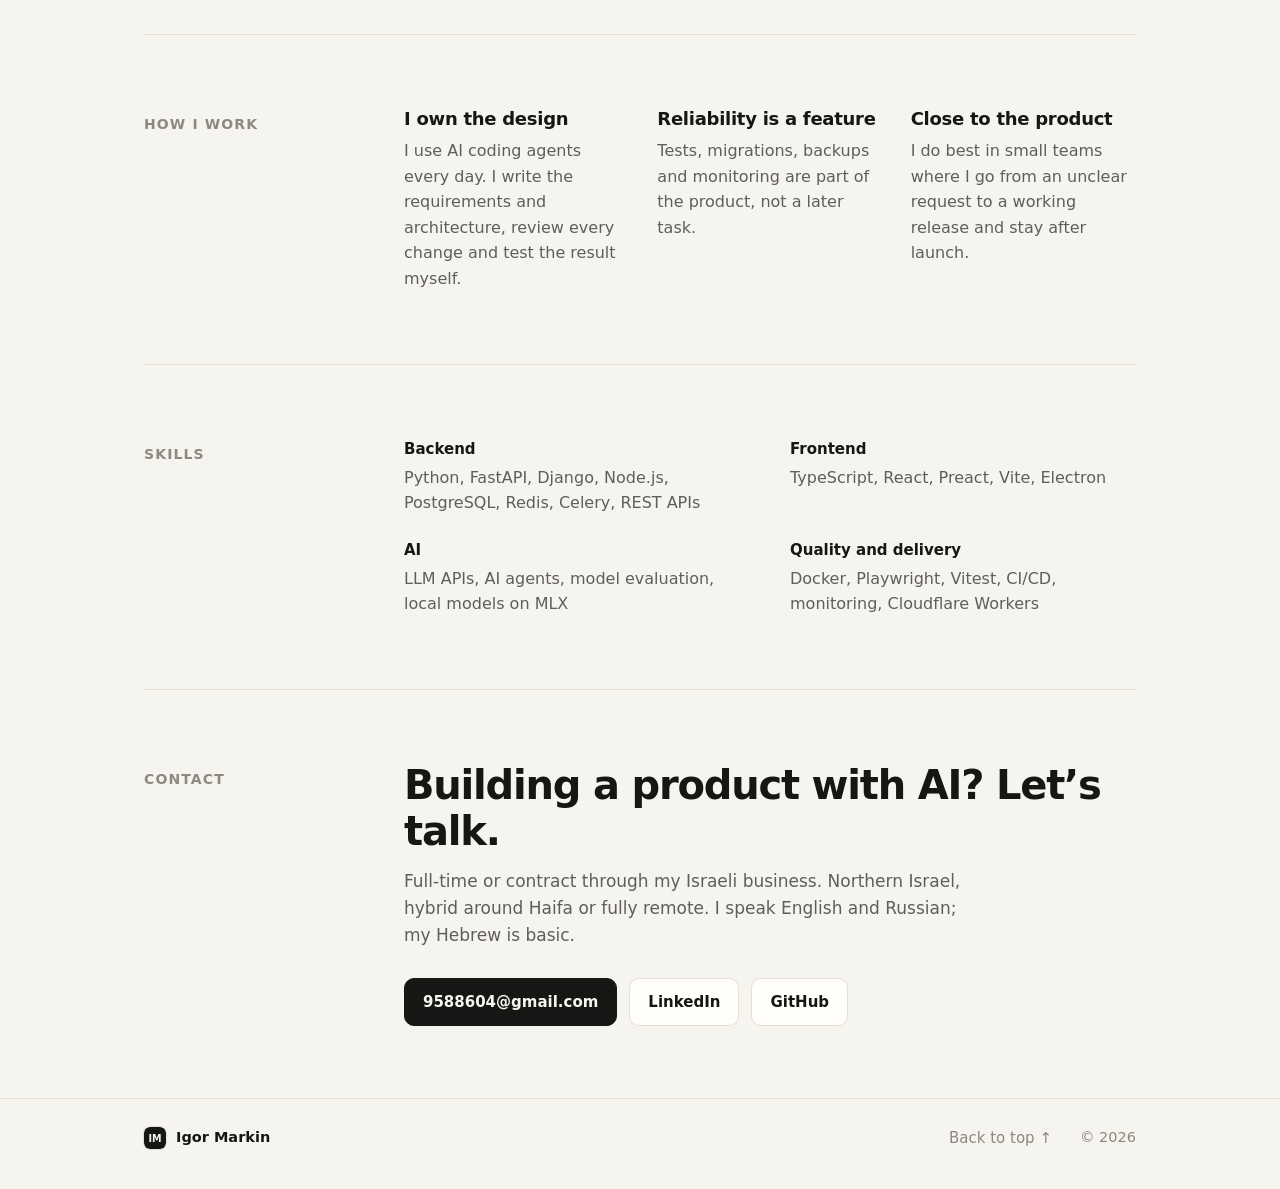
==== commit 32e58835: "Add a shared footer to the brand layer; use it here and on Torhair The footer is one row on every si" ====
--- a/index.html
+++ b/index.html
@@ -19,7 +19,9 @@
 <meta property="profile:last_name" content="Markin">
 <meta name="twitter:card" content="summary_large_image">
 <script>try{var t=localStorage.getItem("site-theme");if(t==="light"||t==="dark")document.documentElement.dataset.theme=t}catch(e){}</script>
+<link rel="stylesheet" href="/brand/v1/brand.css">
 <script src="/assets/i18n.js" defer></script>
+<script src="/brand/v1/brand.js" defer></script>
 <link rel="icon" href="/favicon.svg" type="image/svg+xml">
 <link rel="preload" as="image" href="/assets/igor-640.webp">
 <script type="application/ld+json">
@@ -141,8 +143,7 @@
 
 .contact h3{font-size:clamp(28px,4vw,40px);letter-spacing:-.03em;line-height:1.15}
 .contact p{color:var(--muted);margin-top:14px;max-width:34em}
-footer{padding:36px 0 48px;border-top:1px solid var(--line);font-size:14px;color:var(--faint)}
-footer .wrap{display:flex;justify-content:space-between;gap:16px;flex-wrap:wrap}
+.im-foot{--im-foot-ink:var(--ink);--im-foot-muted:var(--faint);--im-foot-line:var(--line)}
 
 @media (max-width:860px){
   .hero{grid-template-columns:1fr;gap:36px;padding:48px 0 56px}
@@ -349,8 +350,12 @@
   </section>
 </main>
 
-<footer>
-  <div class="wrap"><span>© 2026 Igor Markin</span><a href="#main" data-i18n="top">Back to top ↑</a></div>
+<footer class="im-foot">
+  <div class="wrap im-foot-row">
+    <a class="im-foot-product" href="/"><img src="/favicon.svg" width="22" height="22" alt="">Igor Markin</a>
+    <nav class="im-foot-links" aria-label="Footer"><a href="#main" data-i18n="top">Back to top ↑</a></nav>
+    <a class="im-foot-sign" href="/" data-im-sign="short">© 2026</a>
+  </div>
 </footer>
 </body>
 </html>
--- a/brand/v1/brand.css
+++ b/brand/v1/brand.css
@@ -0,0 +1,116 @@
+/* Shared brand layer for every site on igor-markin.github.io. See brand/README.md.
+   A site maps its own tokens to the --im-* variables on :root; anything it leaves out
+   falls back to the main site palette below, in both themes. */
+
+.im-author {
+  --im-d-card: #fffefb; --im-d-ink: #161714; --im-d-muted: #5f5e58; --im-d-line: #e3dfd5;
+  --im-d-chip: #f6f4ef; --im-d-accent: #1f5c4b; --im-d-accent-ink: #fff; --im-d-ring: #e3eee8;
+}
+@media (prefers-color-scheme: dark) {
+  :root:not([data-theme="light"]) .im-author {
+    --im-d-card: #1c1d1a; --im-d-ink: #ecebe6; --im-d-muted: #a9a79f; --im-d-line: #2d2e2a;
+    --im-d-chip: #141513; --im-d-accent: #7cc4a8; --im-d-accent-ink: #141513; --im-d-ring: #1f2c27;
+  }
+}
+:root[data-theme="dark"] .im-author {
+  --im-d-card: #1c1d1a; --im-d-ink: #ecebe6; --im-d-muted: #a9a79f; --im-d-line: #2d2e2a;
+  --im-d-chip: #141513; --im-d-accent: #7cc4a8; --im-d-accent-ink: #141513; --im-d-ring: #1f2c27;
+}
+
+.im-author {
+  box-sizing: border-box;
+  display: grid; grid-template-columns: auto minmax(0, 1fr) auto; align-items: center; gap: 18px 26px;
+  padding: clamp(22px, 3.4vw, 34px);
+  border-radius: var(--im-radius, 22px);
+  border: 1px solid var(--im-card-line, var(--im-d-line));
+  background: var(--im-card, var(--im-d-card));
+  color: var(--im-card-ink, var(--im-d-ink));
+  font-family: var(--im-font, inherit);
+  text-align: start;
+}
+.im-author *, .im-author *::before, .im-author *::after { box-sizing: border-box; }
+.im-author a { color: inherit; }
+.im-author :focus-visible { outline: 2px solid var(--im-accent-color, var(--im-accent, var(--im-d-accent))); outline-offset: 3px; border-radius: 8px; }
+
+.im-author-photo { display: block; flex: none; border-radius: 50%; text-decoration: none; }
+.im-author-photo img {
+  display: block; width: 80px; height: 80px; max-width: none; border-radius: 50%; object-fit: cover;
+  box-shadow: 0 0 0 3px var(--im-ring, var(--im-d-ring));
+}
+
+.im-author-text { min-width: 0; }
+.im-author-kicker {
+  margin: 0; font-size: 12px; font-weight: 700; letter-spacing: .1em; text-transform: uppercase;
+  color: var(--im-kicker, var(--im-accent-color, var(--im-accent, var(--im-d-accent))));
+}
+[dir="rtl"] .im-author-kicker { letter-spacing: 0; }
+.im-author-title {
+  margin: 4px 0 6px; max-width: none;
+  font-family: var(--im-font-display, inherit); font-size: clamp(22px, 2.8vw, 30px); font-weight: var(--im-title-weight, 700);
+  line-height: 1.15; letter-spacing: -0.02em;
+  color: var(--im-card-ink, var(--im-d-ink));
+}
+.im-author-title a { text-decoration: none; }
+.im-author-title a:hover { text-decoration: underline; text-underline-offset: 4px; text-decoration-thickness: 1px; }
+.im-author-lead { margin: 0; max-width: 44em; font-size: 15.5px; line-height: 1.55; color: var(--im-card-muted, var(--im-d-muted)); }
+
+.im-author-actions { display: flex; flex-wrap: wrap; gap: 10px; }
+.im-author-btn {
+  display: inline-flex; align-items: center; justify-content: center; min-height: 46px; padding: 0 20px;
+  border-radius: var(--im-btn-radius, 999px); border: 1px solid transparent;
+  font-family: inherit; font-size: 15px; font-weight: 650; line-height: 1; text-decoration: none; white-space: nowrap;
+  transition: transform .15s ease, filter .15s ease, background .15s ease;
+}
+.im-author a.im-author-btn-primary { background: var(--im-accent, var(--im-d-accent)); color: var(--im-accent-ink, var(--im-d-accent-ink)); box-shadow: var(--im-accent-shadow, none); }
+.im-author a.im-author-btn-primary:hover { filter: brightness(1.06); transform: translateY(-1px); }
+.im-author a.im-author-btn-secondary { background: var(--im-chip, var(--im-d-chip)); border-color: var(--im-card-line, var(--im-d-line)); color: var(--im-card-ink, var(--im-d-ink)); }
+.im-author a.im-author-btn-secondary:hover { transform: translateY(-1px); }
+
+.im-author-also {
+  grid-column: 2 / -1; display: flex; flex-wrap: wrap; align-items: center; gap: 8px 10px;
+  padding-top: 16px; border-top: 1px solid var(--im-card-line, var(--im-d-line));
+  font-size: 13.5px; color: var(--im-card-muted, var(--im-d-muted));
+}
+.im-author-also-label { margin-inline-end: 2px; }
+.im-author a.im-author-chip {
+  display: inline-flex; align-items: center; gap: 8px; padding: 5px 12px 5px 6px; border-radius: 999px;
+  background: var(--im-chip, var(--im-d-chip)); border: 1px solid var(--im-card-line, var(--im-d-line));
+  color: var(--im-card-ink, var(--im-d-ink)); font-weight: 600; text-decoration: none;
+}
+[dir="rtl"] .im-author a.im-author-chip { padding: 5px 6px 5px 12px; }
+.im-author a.im-author-chip:hover { border-color: var(--im-accent-color, var(--im-accent, var(--im-d-accent))); }
+.im-author-chip img { display: block; width: 20px; height: 20px; border-radius: 6px; }
+
+@media (max-width: 760px) {
+  .im-author { grid-template-columns: auto minmax(0, 1fr); }
+  .im-author-actions, .im-author-also { grid-column: 1 / -1; }
+  .im-author-photo img { width: 64px; height: 64px; }
+}
+@media (max-width: 420px) {
+  .im-author-btn { flex: 1 1 auto; }
+}
+@media (prefers-reduced-motion: reduce) {
+  .im-author-btn { transition: none; }
+}
+
+/* ---------- Footer ----------
+   One row on every site: product, the product's own links, the shared signature.
+   Colours follow the site through --im-foot-*; without them the footer inherits. */
+.im-foot {
+  border-top: 1px solid var(--im-foot-line, color-mix(in srgb, currentColor 14%, transparent));
+  padding-block: 28px 40px;
+  font-size: 14.5px; line-height: 1.5;
+  color: var(--im-foot-muted, inherit);
+}
+.im-foot-row { display: flex; flex-wrap: wrap; align-items: center; gap: 12px 28px; }
+.im-foot a { color: inherit; text-decoration: none; }
+.im-foot a:hover { color: var(--im-foot-ink, inherit); text-decoration: underline; text-underline-offset: 3px; text-decoration-thickness: 1px; }
+.im-foot a.im-foot-product { display: inline-flex; align-items: center; gap: 10px; font-weight: 650; color: var(--im-foot-ink, inherit); }
+.im-foot a.im-foot-product:hover { text-decoration: none; }
+.im-foot-product img { display: block; width: 22px; height: 22px; border-radius: 6px; box-shadow: 0 0 0 1px var(--im-foot-line, transparent); }
+.im-foot-links { display: flex; flex-wrap: wrap; gap: 8px 22px; margin-inline-start: auto; }
+.im-foot-sign { white-space: nowrap; }
+@media (max-width: 560px) {
+  .im-foot-row { flex-direction: column; align-items: flex-start; }
+  .im-foot-links { margin-inline-start: 0; }
+}
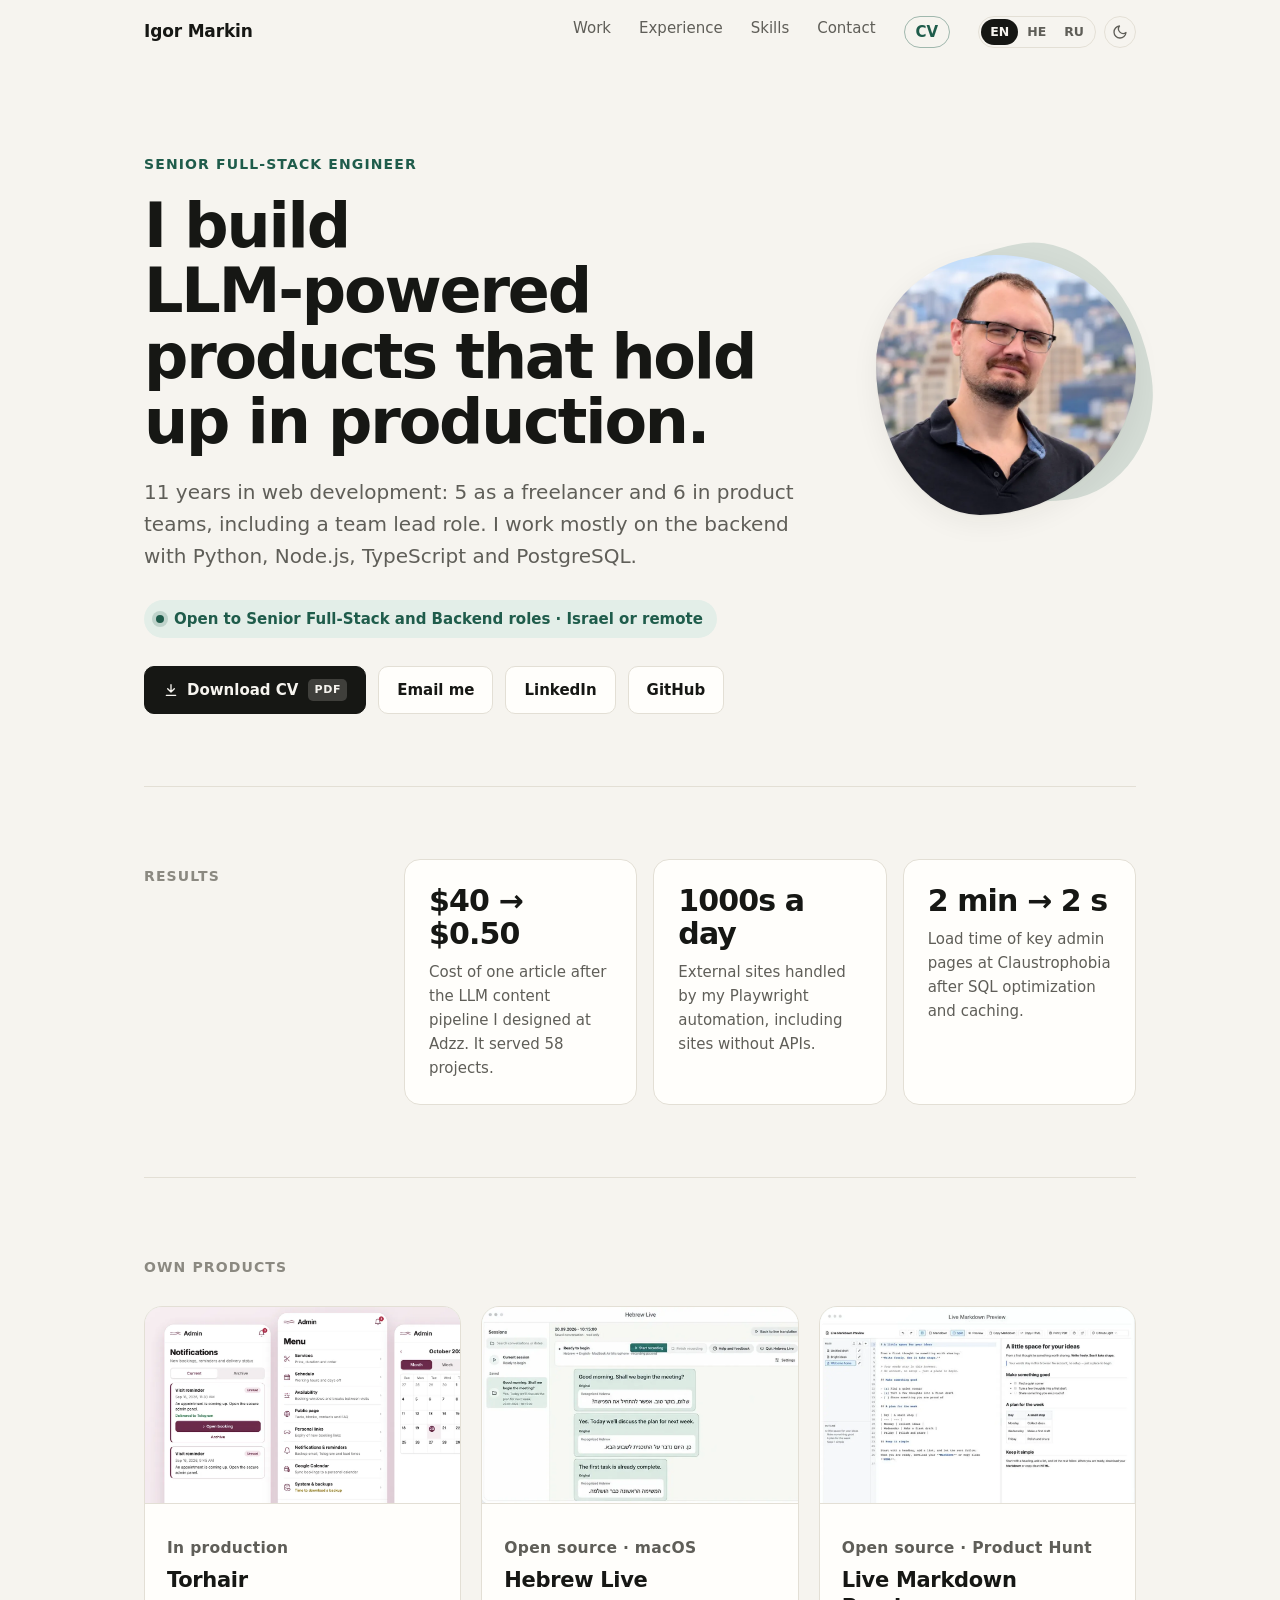
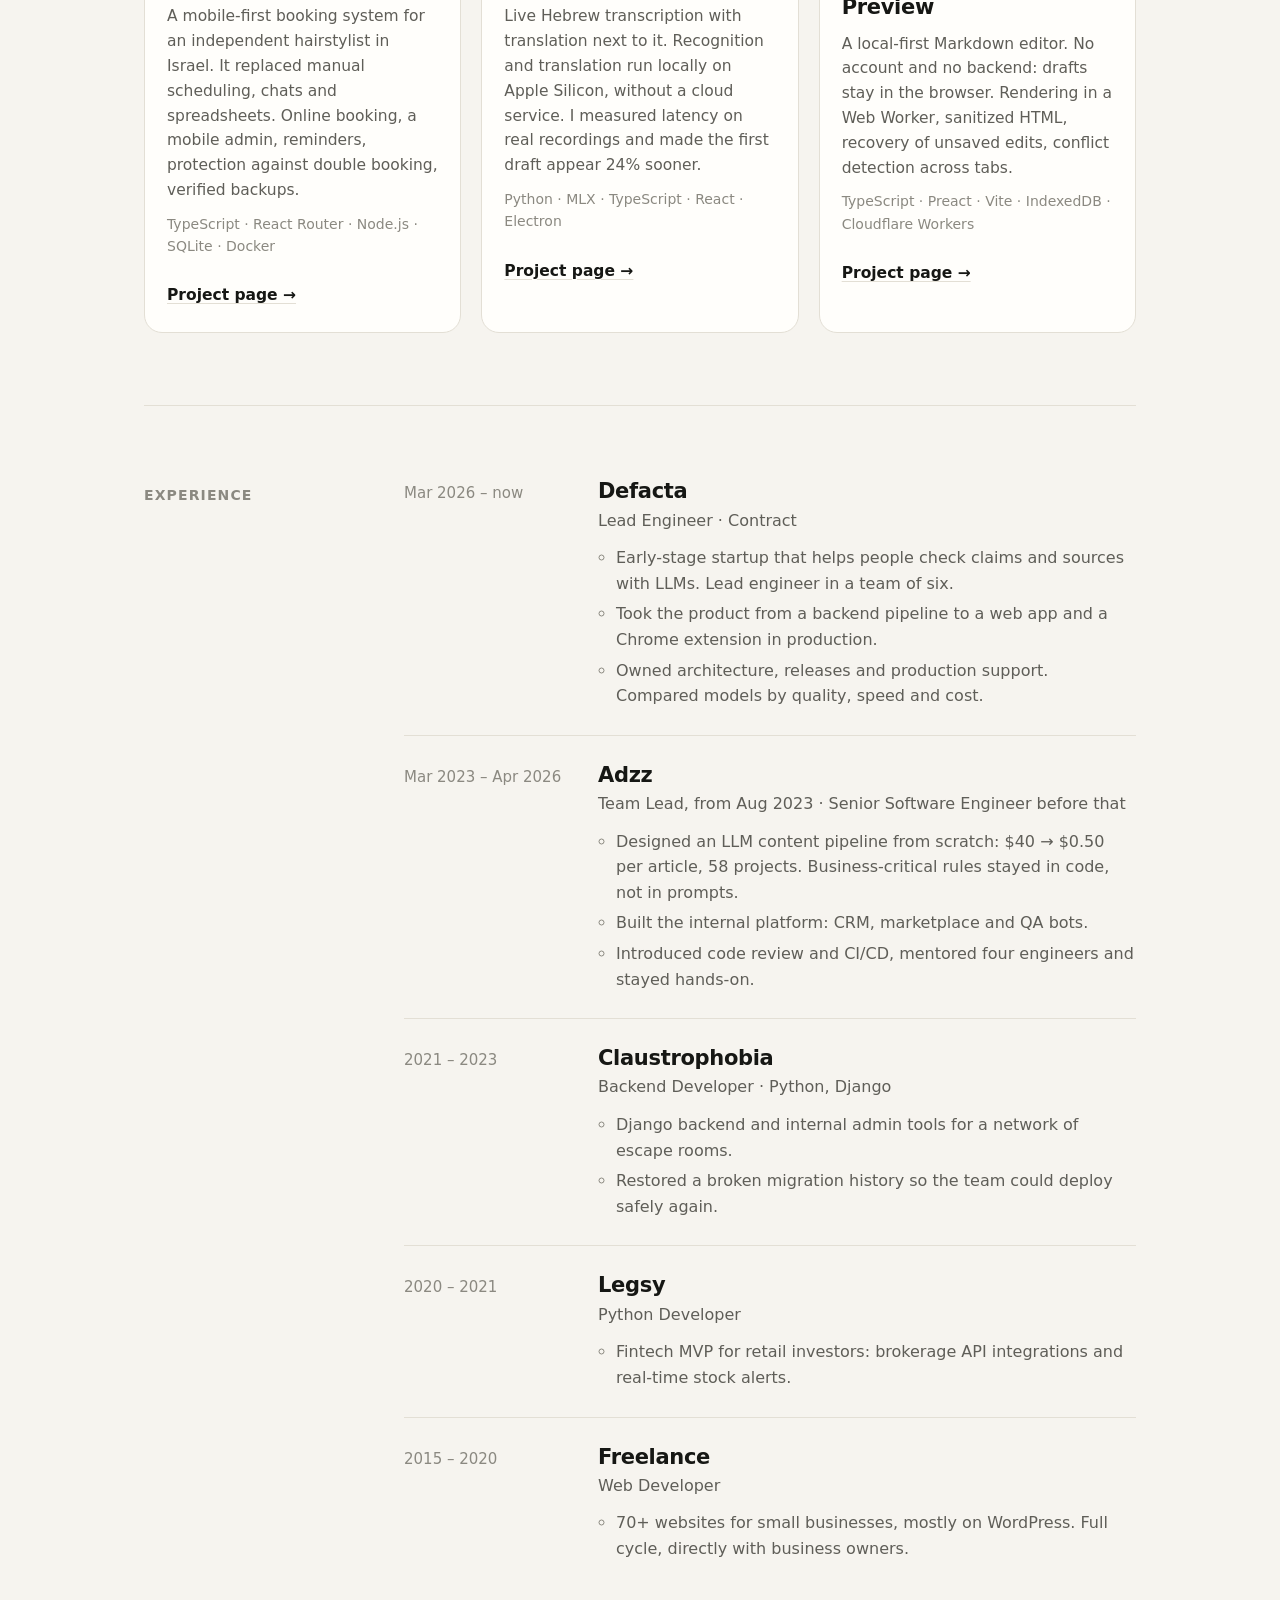
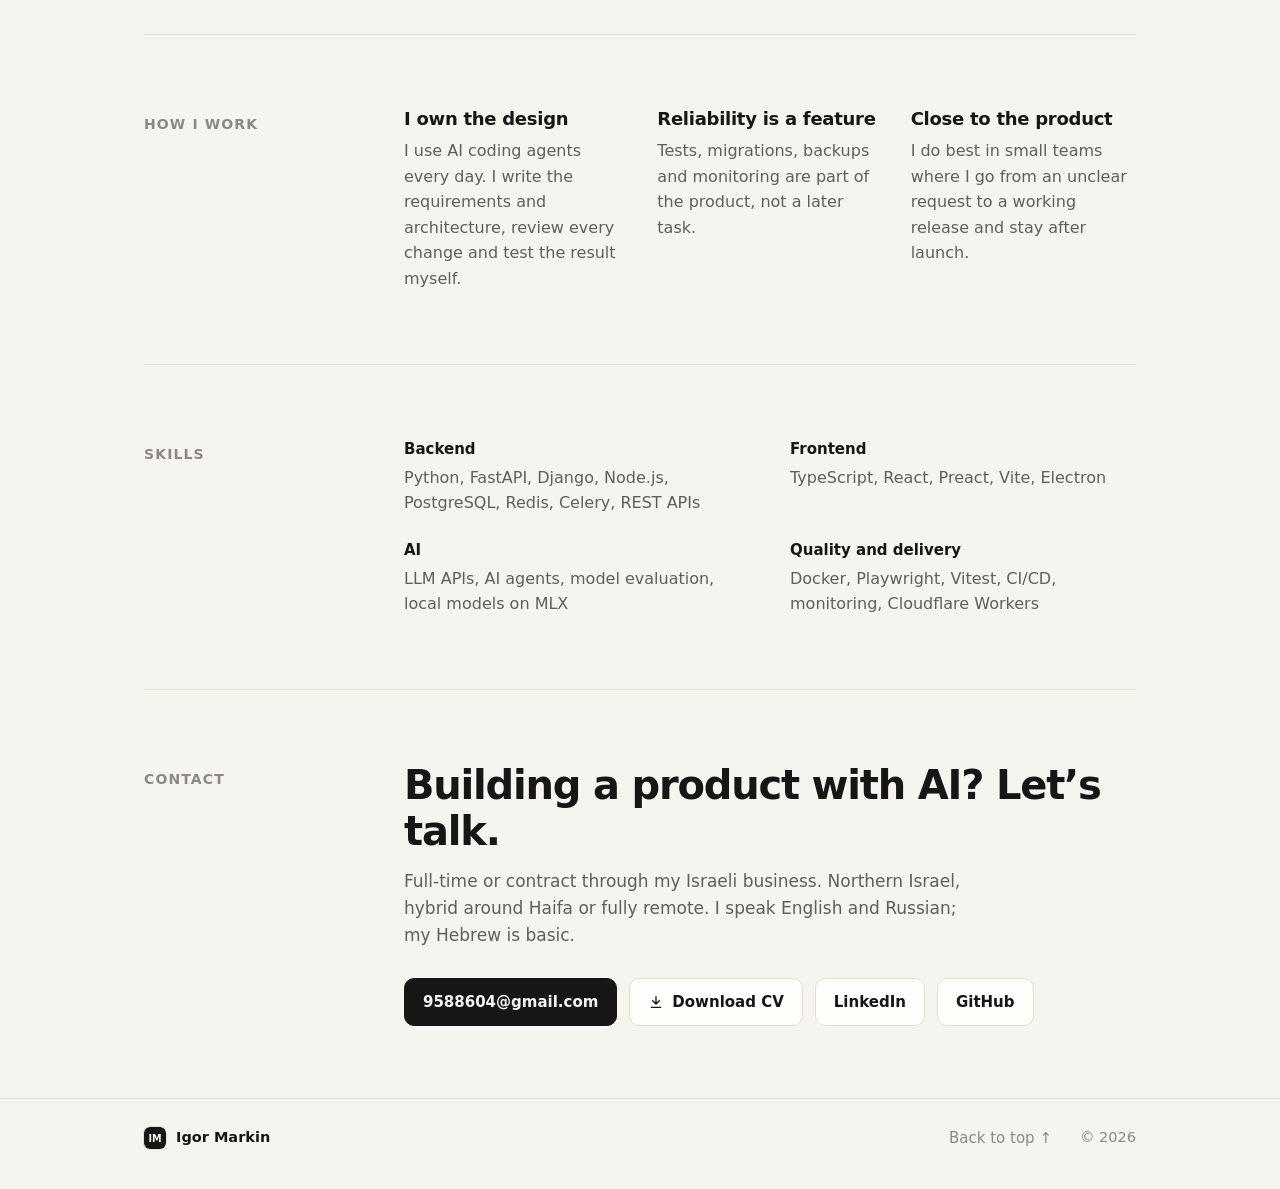
==== commit e949c47c: "Add a Download CV button with a stable PDF link The CV lives at /Igor_Markin_CV.pdf: a primary butto" ====
--- a/index.html
+++ b/index.html
@@ -94,6 +94,10 @@
 .btn:hover{border-color:var(--ink);color:var(--ink)}
 .btn.primary{background:var(--ink);border-color:var(--ink);color:var(--bg)}
 .btn.primary:hover{background:var(--accent);border-color:var(--accent);color:#fff}
+.btn svg{flex:none}
+.btn.cv small{font-size:11px;font-weight:700;letter-spacing:.06em;padding:2px 6px;border-radius:5px;background:color-mix(in srgb,var(--bg) 18%,transparent);margin-inline-start:2px}
+nav a.navcv{color:var(--accent);font-weight:600;padding:3px 11px;border:1px solid color-mix(in srgb,var(--accent) 40%,transparent);border-radius:999px}
+nav a.navcv:hover{color:var(--bg);background:var(--accent);border-color:var(--accent)}
 .portrait{position:relative;aspect-ratio:1;isolation:isolate;margin-bottom:96px}
 .portrait::before{content:"";position:absolute;inset:0;z-index:-1;background:var(--accent);opacity:.16;border-radius:58% 42% 38% 62% / 46% 58% 42% 54%;transform:translate(14px,-10px) rotate(-8deg);animation:blob 18s ease-in-out infinite alternate-reverse}
 .photo{width:100%;height:100%;object-fit:cover;border-radius:46% 54% 60% 40% / 42% 43% 57% 58%;box-shadow:var(--shadow);background:var(--line);animation:blob 18s ease-in-out infinite alternate}
@@ -157,7 +161,7 @@
 @media (max-width:560px){
   .wrap{padding:0 16px}
   nav{gap:18px;font-size:14px}
-  nav .opt{display:none}
+  nav .opt,nav .navcv{display:none}
   header .wrap{gap:12px}
   .brand{white-space:nowrap}
   .job{grid-template-columns:1fr;gap:4px}
@@ -175,6 +179,7 @@
       <a class="opt" href="#experience" data-i18n="navExp">Experience</a>
       <a class="opt" href="#skills" data-i18n="navSkills">Skills</a>
       <a class="opt" href="#contact" data-i18n="navContact">Contact</a>
+      <a class="navcv" href="/Igor_Markin_CV.pdf" download="Igor_Markin_CV.pdf" type="application/pdf">CV</a>
       <div class="controls">
         <div class="lang" role="group" aria-label="Language">
           <button type="button" data-lang="en" aria-pressed="true" lang="en">EN</button>
@@ -195,7 +200,8 @@
       <p class="lede" data-i18n="lede">11 years in web development: 5 as a freelancer and 6 in product teams, including a team lead role. I work mostly on the backend with Python, Node.js, TypeScript and PostgreSQL.</p>
       <p class="status"><i aria-hidden="true"></i><span data-i18n="status">Open to Senior Full-Stack and Backend roles · Israel or remote</span></p>
       <div class="actions">
-        <a class="btn primary" href="mailto:9588604@gmail.com" data-i18n="emailMe">Email me</a>
+        <a class="btn primary cv" href="/Igor_Markin_CV.pdf" download="Igor_Markin_CV.pdf" type="application/pdf"><svg width="16" height="16" viewBox="0 0 24 24" fill="none" stroke="currentColor" stroke-width="2" stroke-linecap="round" stroke-linejoin="round" aria-hidden="true"><path d="M12 4v11M7 10l5 5 5-5M5 20h14"/></svg><span data-i18n="cv">Download CV</span><small>PDF</small></a>
+        <a class="btn" href="mailto:9588604@gmail.com" data-i18n="emailMe">Email me</a>
         <a class="btn" href="https://www.linkedin.com/in/markin-pro/" rel="me">LinkedIn</a>
         <a class="btn" href="https://github.com/igor-markin" rel="me">GitHub</a>
       </div>
@@ -342,6 +348,7 @@
         <p data-i18n="cP">Full-time or contract through my Israeli business. Northern Israel, hybrid around Haifa or fully remote. I speak English and Russian; my Hebrew is basic.</p>
         <div class="actions">
           <a class="btn primary" href="mailto:9588604@gmail.com">9588604@gmail.com</a>
+          <a class="btn" href="/Igor_Markin_CV.pdf" download="Igor_Markin_CV.pdf" type="application/pdf"><svg width="16" height="16" viewBox="0 0 24 24" fill="none" stroke="currentColor" stroke-width="2" stroke-linecap="round" stroke-linejoin="round" aria-hidden="true"><path d="M12 4v11M7 10l5 5 5-5M5 20h14"/></svg><span data-i18n="cv">Download CV</span></a>
           <a class="btn" href="https://www.linkedin.com/in/markin-pro/">LinkedIn</a>
           <a class="btn" href="https://github.com/igor-markin">GitHub</a>
         </div>
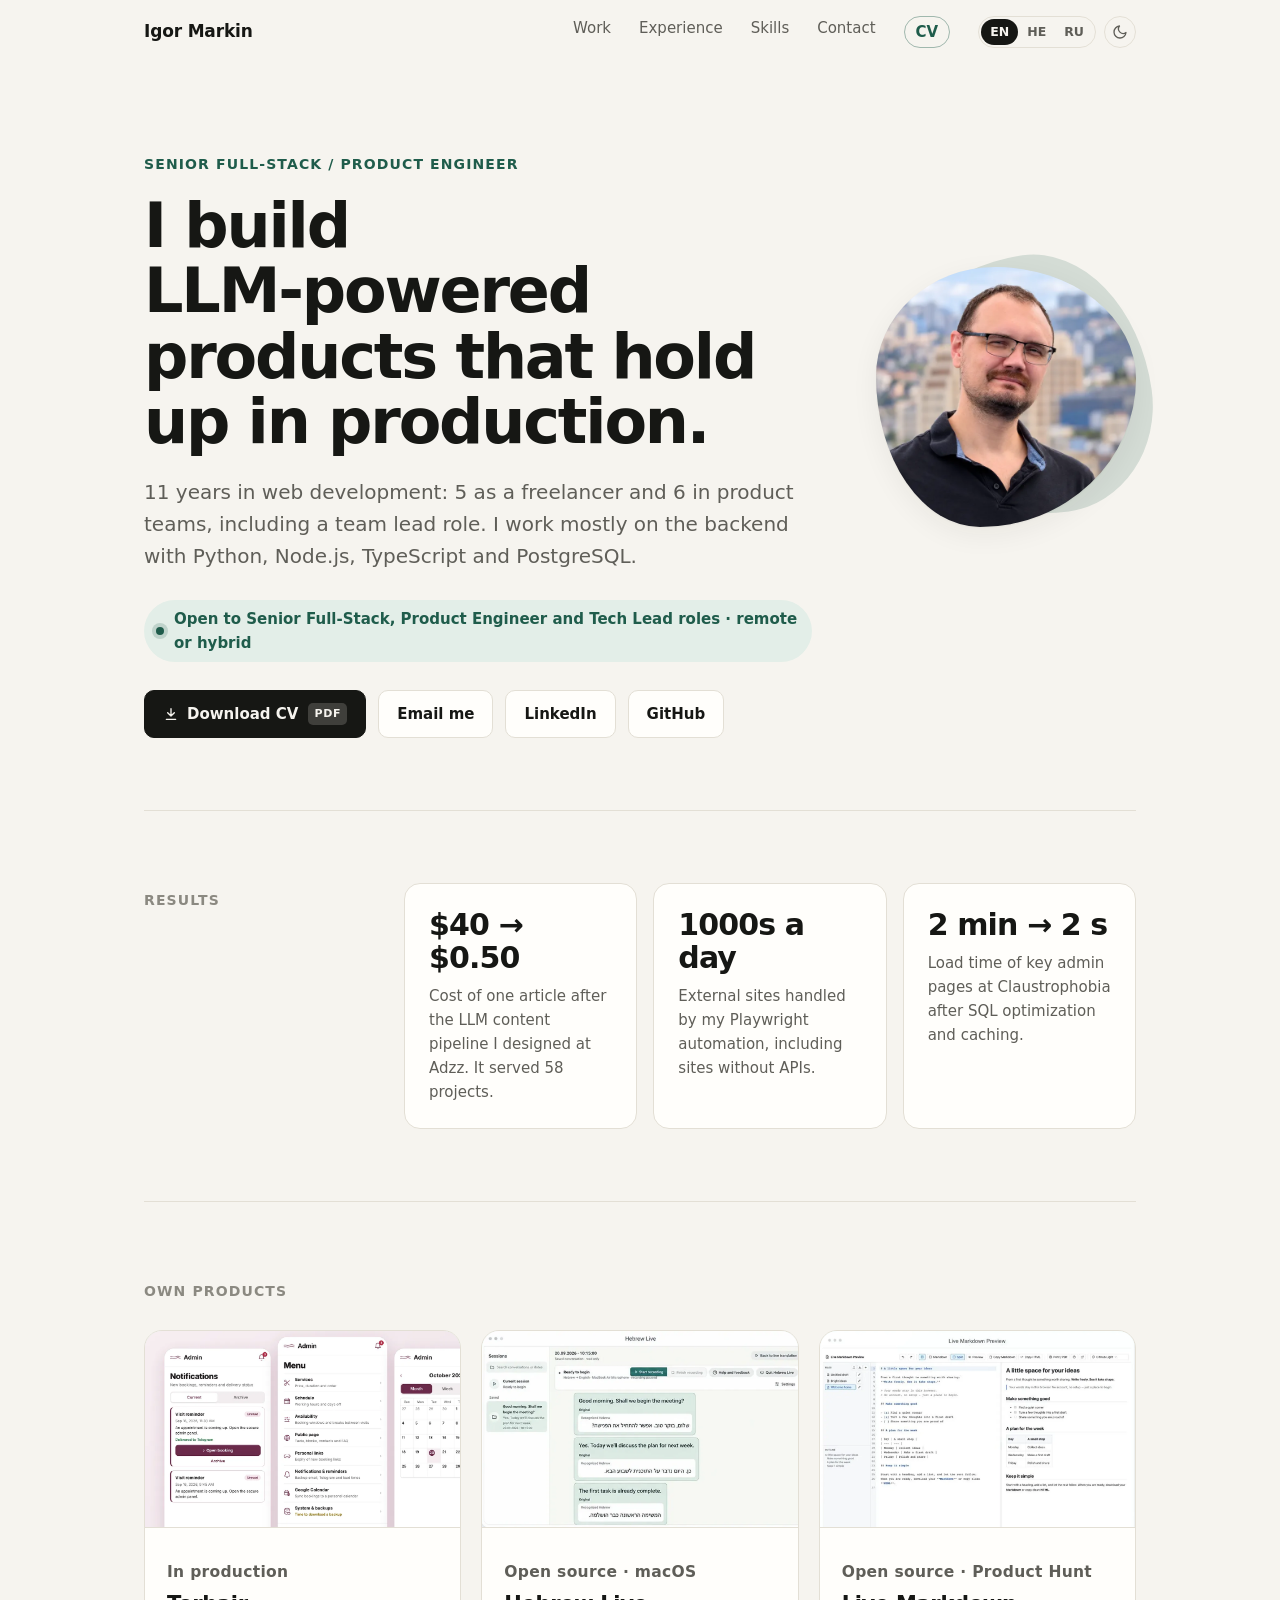
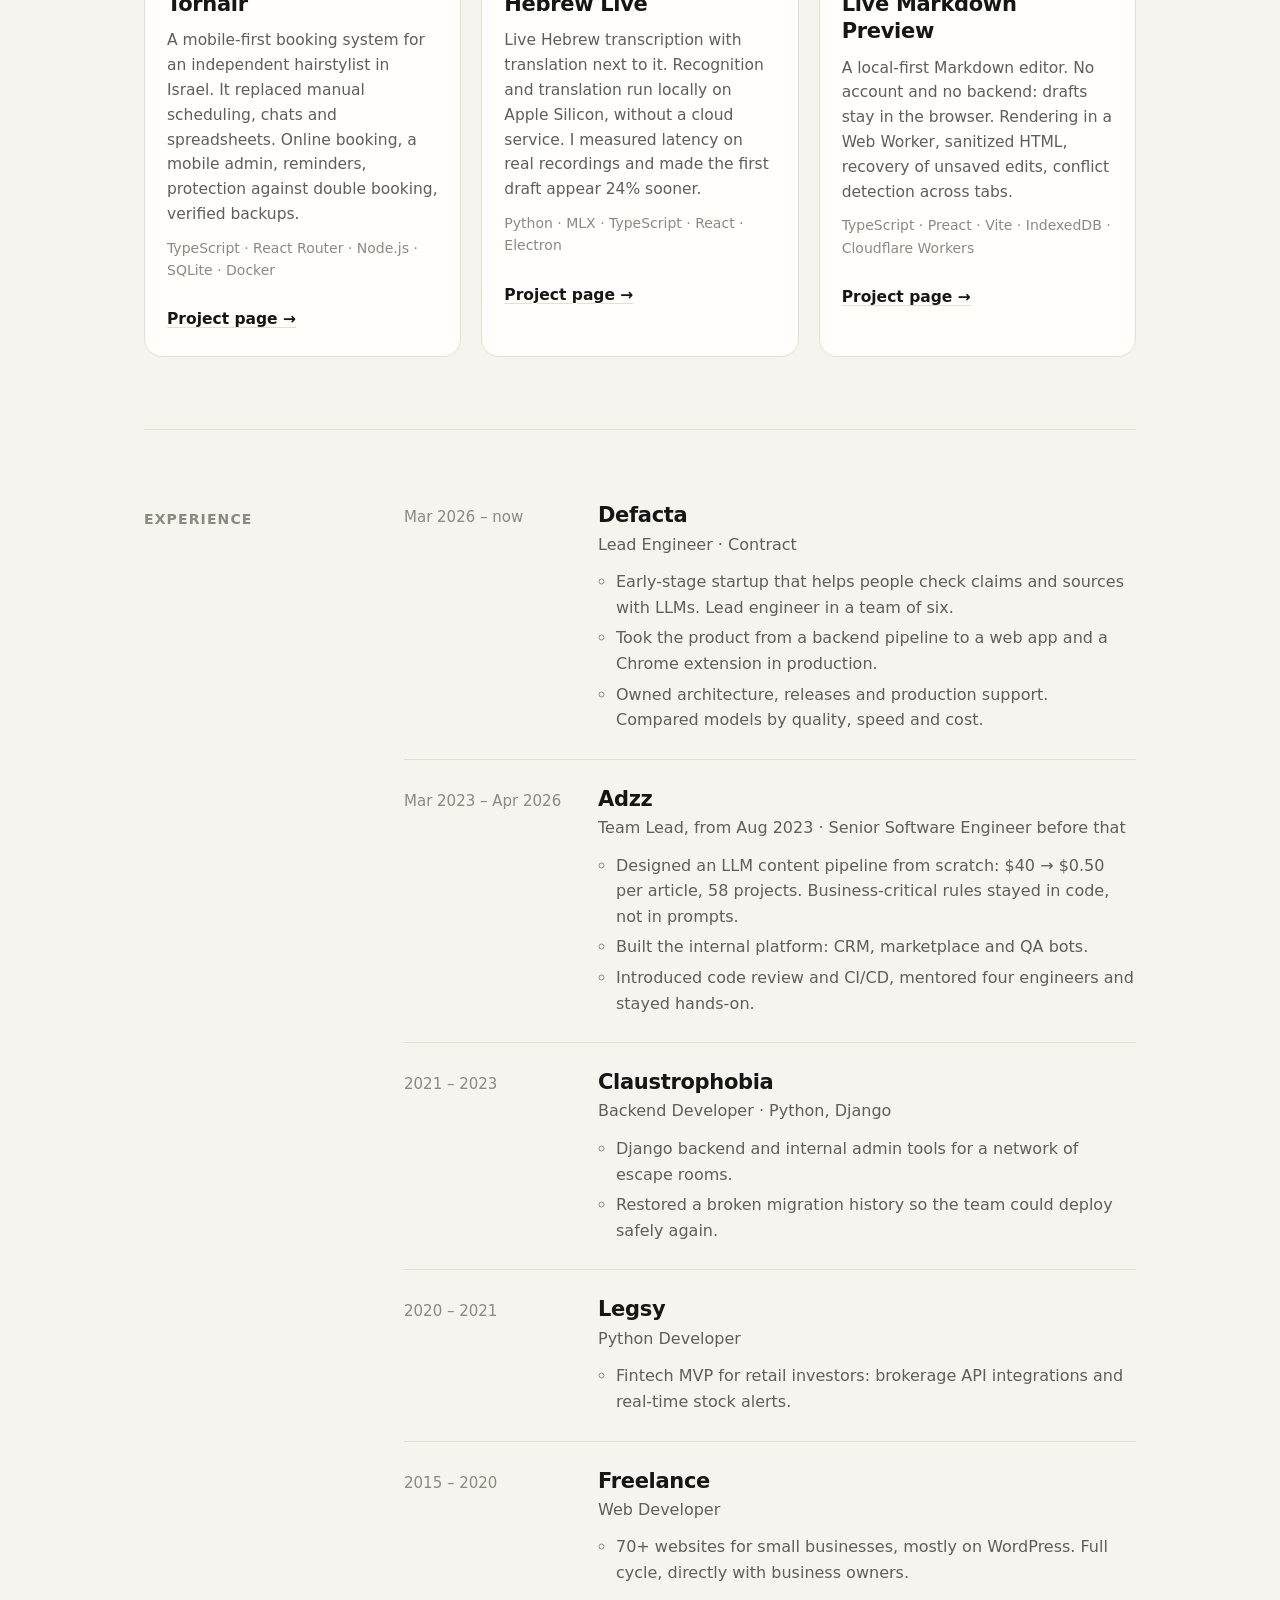
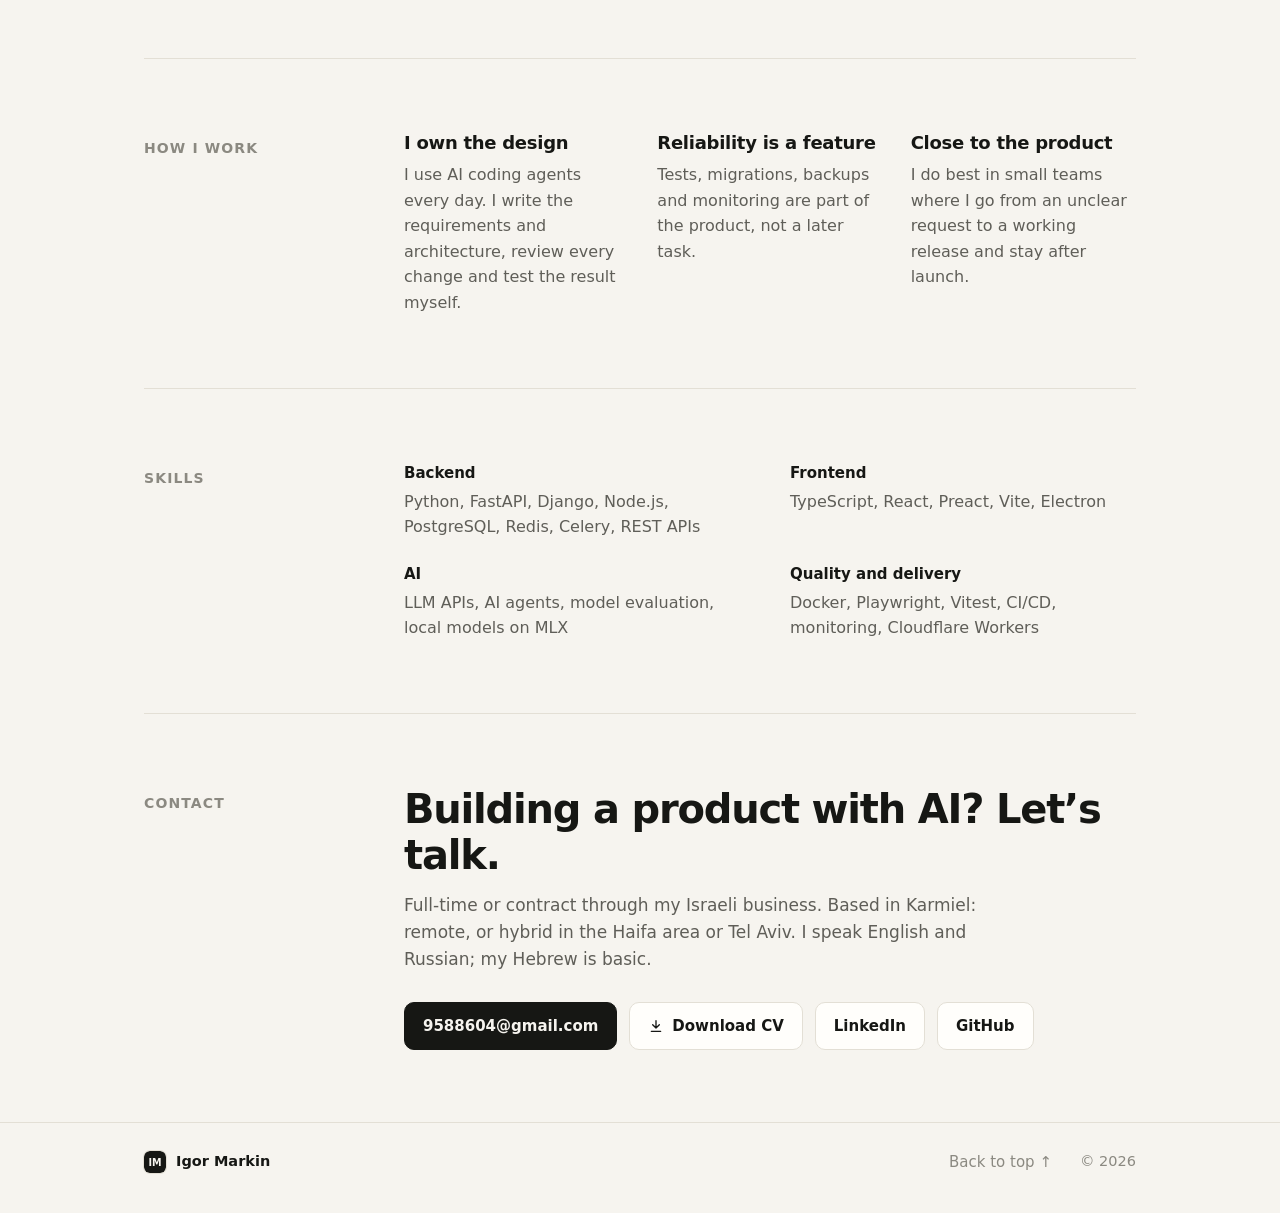
==== commit 14967c13: "Update CV and positioning: Product Engineer / Tech Lead, remote or hybrid Co-Authored-By: Claude Opu" ====
--- a/index.html
+++ b/index.html
@@ -3,14 +3,14 @@
 <head>
 <meta charset="utf-8">
 <meta name="viewport" content="width=device-width, initial-scale=1">
-<title>Igor Markin · Senior Full-Stack Engineer · Python, TypeScript, LLM products</title>
+<title>Igor Markin · Senior Full-Stack / Product Engineer · Python, TypeScript, LLM products</title>
 <meta name="description" content="Igor Markin is a senior full-stack engineer in Israel with 11 years in web development. Python, Node.js, TypeScript and PostgreSQL. Builds LLM-powered products and AI agents that work in production.">
 <link rel="canonical" href="https://igor-markin.github.io/">
 <meta name="theme-color" content="#f6f4ef" media="(prefers-color-scheme: light)">
 <meta name="theme-color" content="#141513" media="(prefers-color-scheme: dark)">
 <meta property="og:type" content="profile">
 <meta property="og:url" content="https://igor-markin.github.io/">
-<meta property="og:title" content="Igor Markin · Senior Full-Stack Engineer">
+<meta property="og:title" content="Igor Markin · Senior Full-Stack / Product Engineer">
 <meta property="og:description" content="Python, TypeScript, Node.js. LLM-powered products and AI agents that hold up in production.">
 <meta property="og:image" content="https://igor-markin.github.io/assets/og.png">
 <meta property="og:image:width" content="1200">
@@ -34,7 +34,7 @@
     "name": "Igor Markin",
     "url": "https://igor-markin.github.io/",
     "image": "https://igor-markin.github.io/assets/igor-640.webp",
-    "jobTitle": "Senior Full-Stack Engineer",
+    "jobTitle": "Senior Full-Stack / Product Engineer",
     "address": {"@type": "PostalAddress", "addressRegion": "Northern District", "addressCountry": "IL"},
     "email": "mailto:9588604@gmail.com",
     "sameAs": ["https://www.linkedin.com/in/markin-pro/", "https://github.com/igor-markin"],
@@ -195,10 +195,10 @@
 <main id="main" class="wrap">
   <div class="hero">
     <div>
-      <p class="eyebrow" data-i18n="eyebrow">Senior Full-Stack Engineer</p>
+      <p class="eyebrow" data-i18n="eyebrow">Senior Full-Stack / Product Engineer</p>
       <h1 data-i18n="h1">I build LLM&#8209;powered products that hold up in production.</h1>
       <p class="lede" data-i18n="lede">11 years in web development: 5 as a freelancer and 6 in product teams, including a team lead role. I work mostly on the backend with Python, Node.js, TypeScript and PostgreSQL.</p>
-      <p class="status"><i aria-hidden="true"></i><span data-i18n="status">Open to Senior Full-Stack and Backend roles · Israel or remote</span></p>
+      <p class="status"><i aria-hidden="true"></i><span data-i18n="status">Open to Senior Full-Stack, Product Engineer and Tech Lead roles · remote or hybrid</span></p>
       <div class="actions">
         <a class="btn primary cv" href="/Igor_Markin_CV.pdf" download="Igor_Markin_CV.pdf" type="application/pdf"><svg width="16" height="16" viewBox="0 0 24 24" fill="none" stroke="currentColor" stroke-width="2" stroke-linecap="round" stroke-linejoin="round" aria-hidden="true"><path d="M12 4v11M7 10l5 5 5-5M5 20h14"/></svg><span data-i18n="cv">Download CV</span><small>PDF</small></a>
         <a class="btn" href="mailto:9588604@gmail.com" data-i18n="emailMe">Email me</a>
@@ -345,7 +345,7 @@
       <h2 id="contact-h" data-i18n="contact">Contact</h2>
       <div>
         <h3 data-i18n="cH">Building a product with AI? Let’s talk.</h3>
-        <p data-i18n="cP">Full-time or contract through my Israeli business. Northern Israel, hybrid around Haifa or fully remote. I speak English and Russian; my Hebrew is basic.</p>
+        <p data-i18n="cP">Full-time or contract through my Israeli business. Based in Karmiel: remote, or hybrid in the Haifa area or Tel Aviv. I speak English and Russian; my Hebrew is basic.</p>
         <div class="actions">
           <a class="btn primary" href="mailto:9588604@gmail.com">9588604@gmail.com</a>
           <a class="btn" href="/Igor_Markin_CV.pdf" download="Igor_Markin_CV.pdf" type="application/pdf"><svg width="16" height="16" viewBox="0 0 24 24" fill="none" stroke="currentColor" stroke-width="2" stroke-linecap="round" stroke-linejoin="round" aria-hidden="true"><path d="M12 4v11M7 10l5 5 5-5M5 20h14"/></svg><span data-i18n="cv">Download CV</span></a>
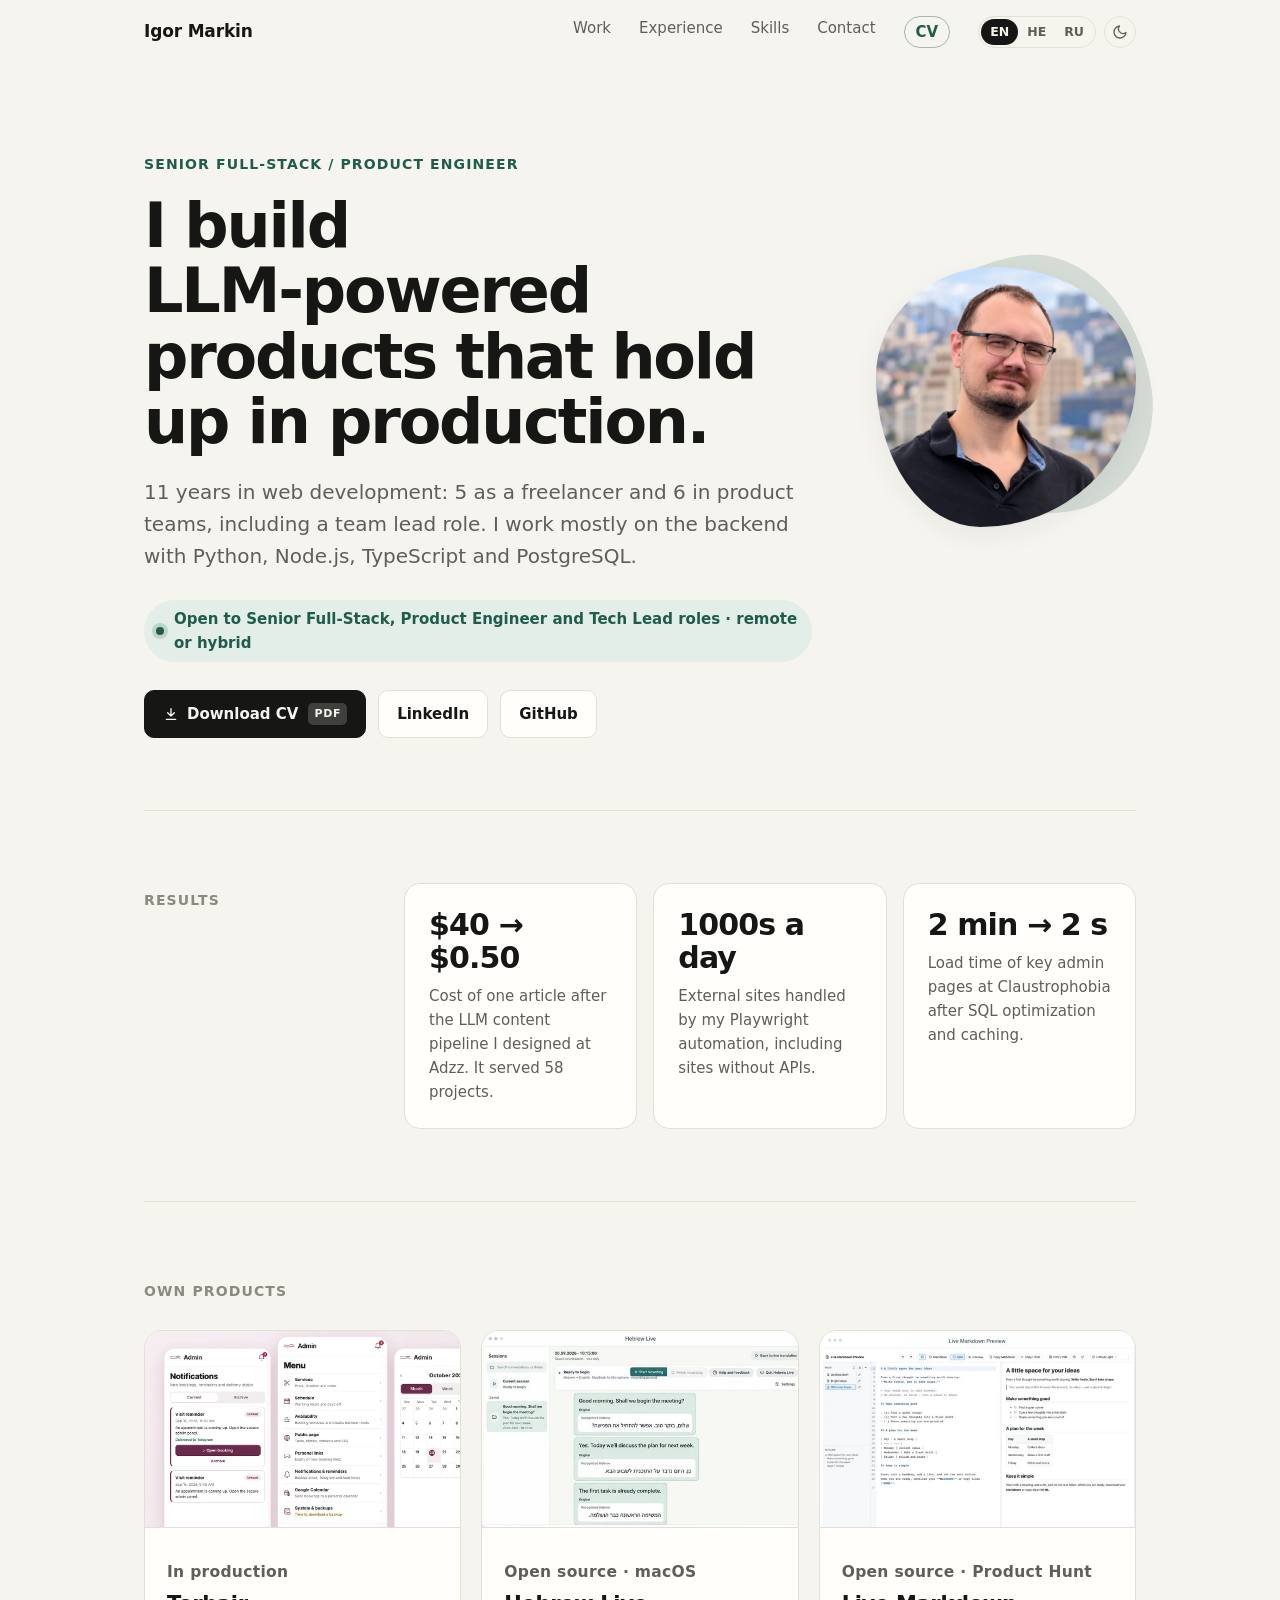
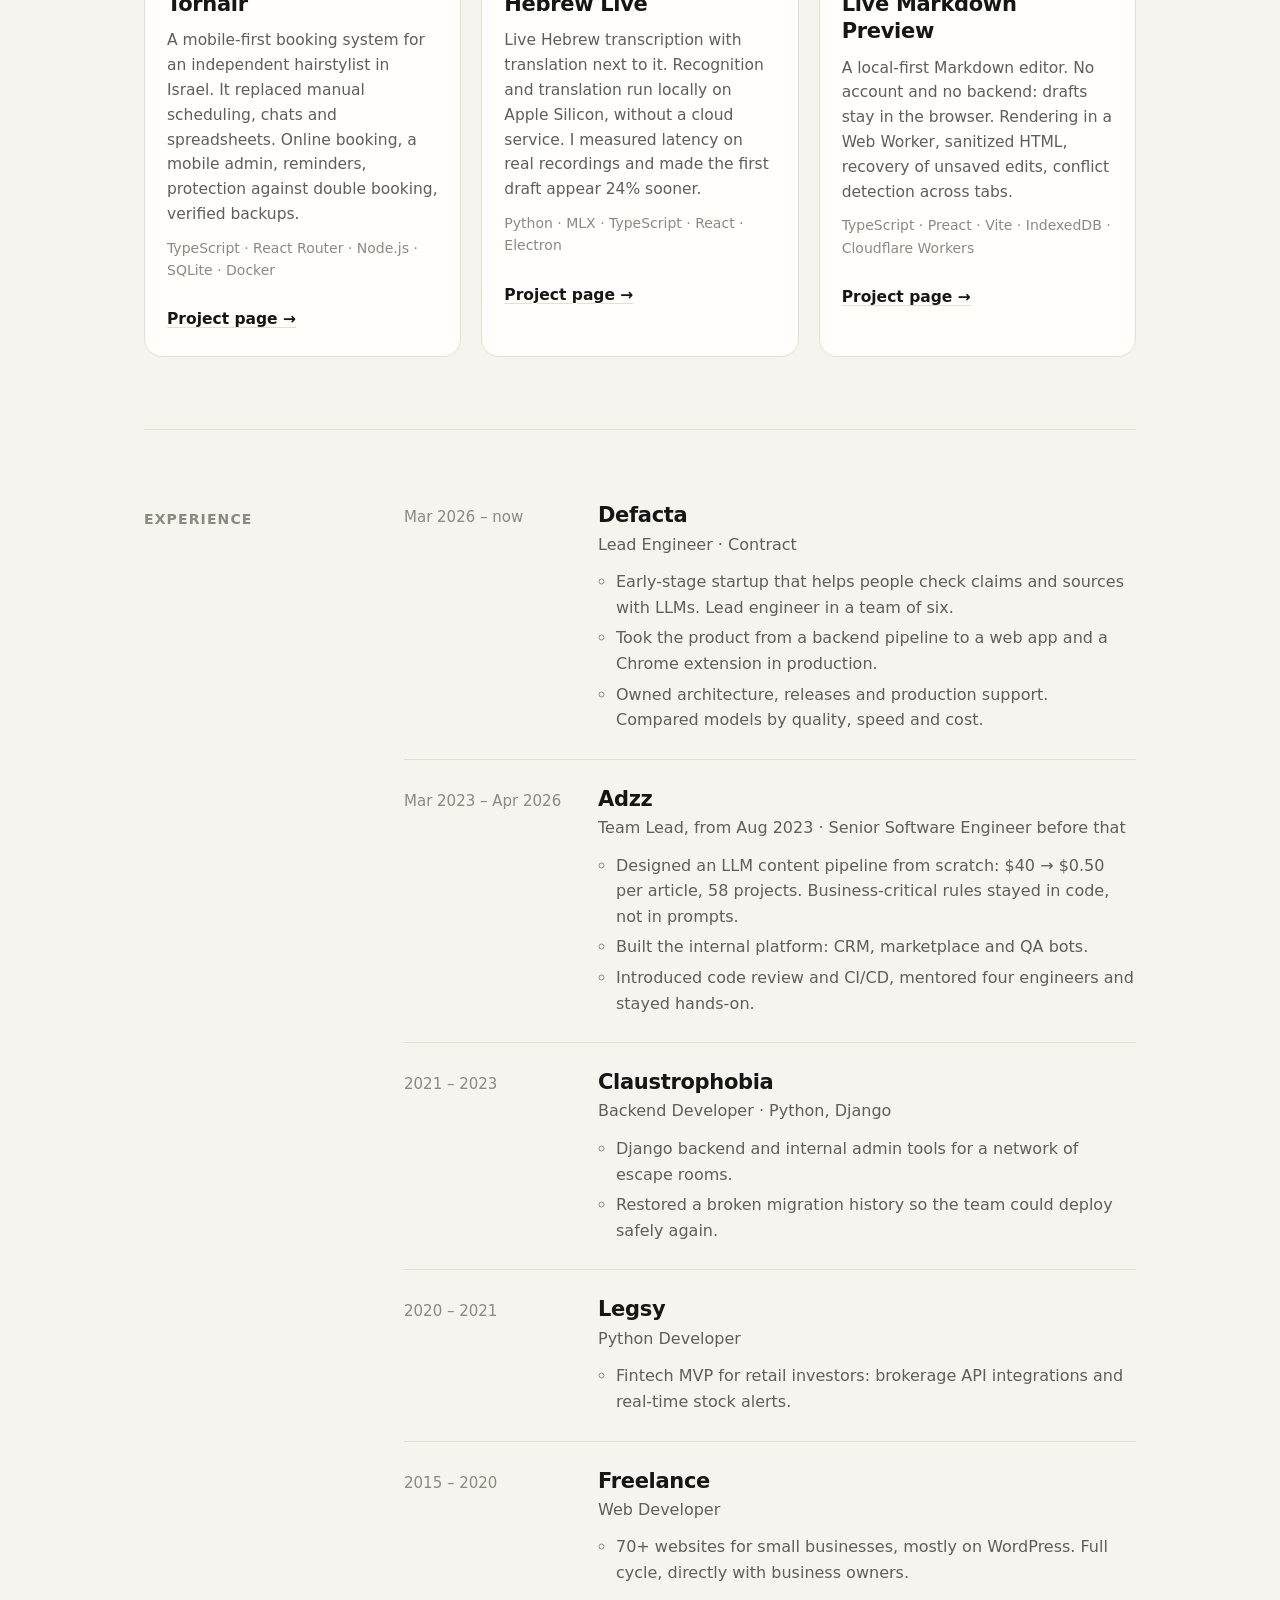
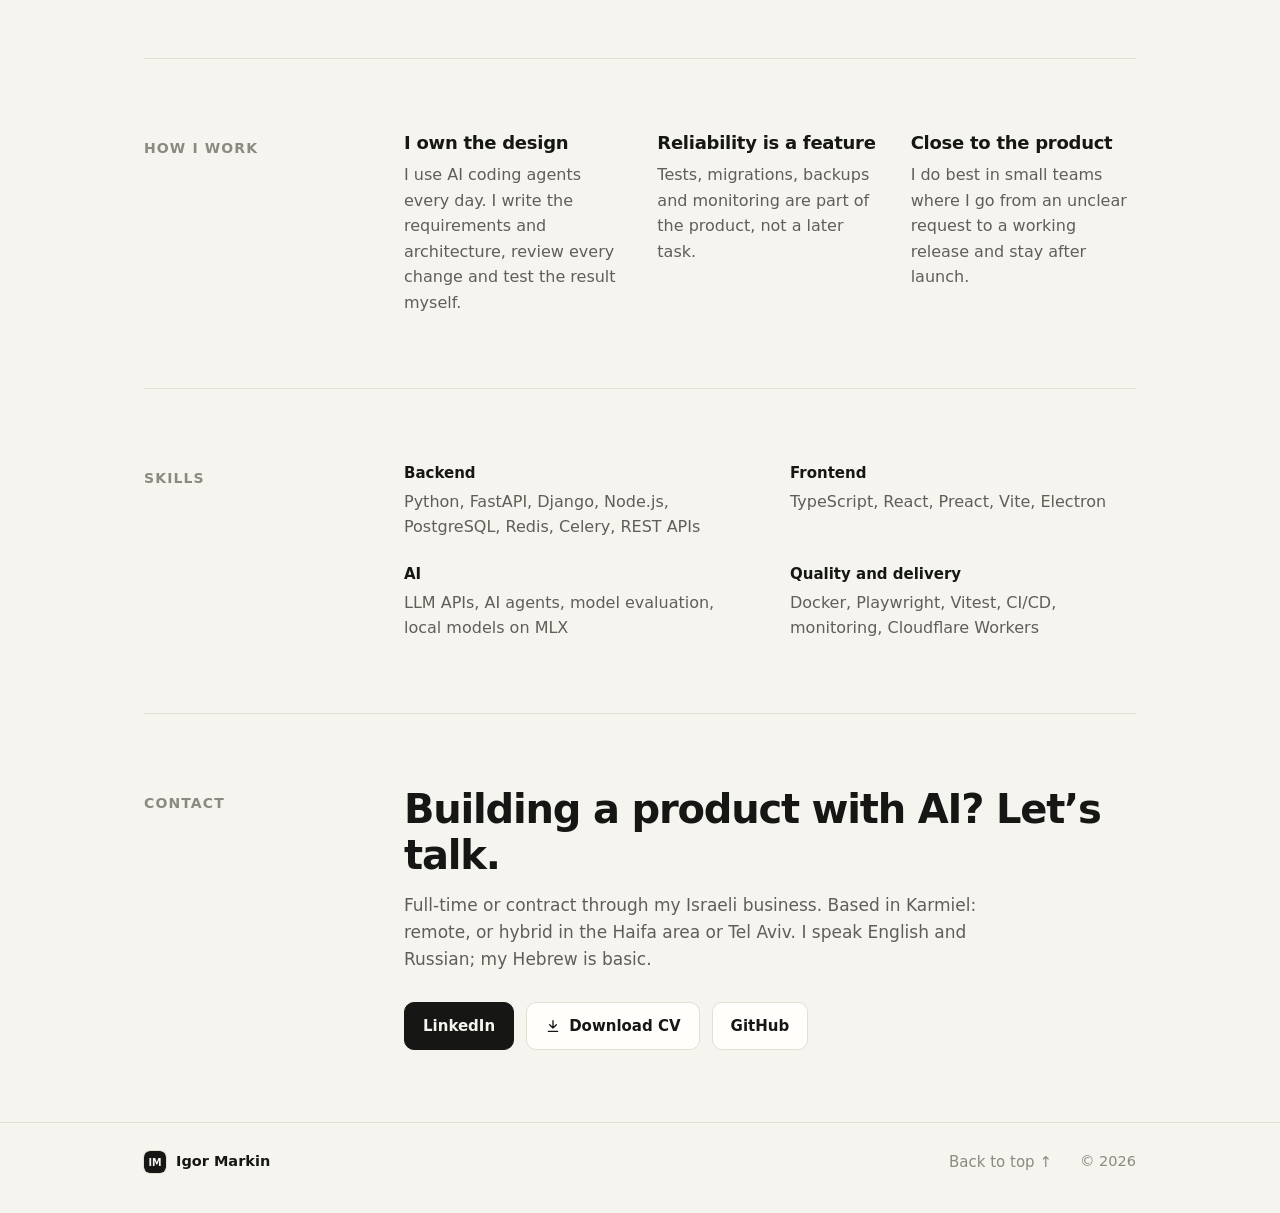
==== commit 940b3e15: "Remove the public email address from the site Spam bots collect the address from the mailto links. C" ====
--- a/index.html
+++ b/index.html
@@ -36,7 +36,6 @@
     "image": "https://igor-markin.github.io/assets/igor-640.webp",
     "jobTitle": "Senior Full-Stack / Product Engineer",
     "address": {"@type": "PostalAddress", "addressRegion": "Northern District", "addressCountry": "IL"},
-    "email": "mailto:9588604@gmail.com",
     "sameAs": ["https://www.linkedin.com/in/markin-pro/", "https://github.com/igor-markin"],
     "knowsLanguage": ["en", "ru"],
     "knowsAbout": ["Python", "TypeScript", "Node.js", "FastAPI", "Django", "React", "PostgreSQL", "Redis", "Celery", "Docker", "Playwright", "Large Language Models", "AI agents", "Software architecture"]
@@ -201,7 +200,6 @@
       <p class="status"><i aria-hidden="true"></i><span data-i18n="status">Open to Senior Full-Stack, Product Engineer and Tech Lead roles · remote or hybrid</span></p>
       <div class="actions">
         <a class="btn primary cv" href="/Igor_Markin_CV.pdf" download="Igor_Markin_CV.pdf" type="application/pdf"><svg width="16" height="16" viewBox="0 0 24 24" fill="none" stroke="currentColor" stroke-width="2" stroke-linecap="round" stroke-linejoin="round" aria-hidden="true"><path d="M12 4v11M7 10l5 5 5-5M5 20h14"/></svg><span data-i18n="cv">Download CV</span><small>PDF</small></a>
-        <a class="btn" href="mailto:9588604@gmail.com" data-i18n="emailMe">Email me</a>
         <a class="btn" href="https://www.linkedin.com/in/markin-pro/" rel="me">LinkedIn</a>
         <a class="btn" href="https://github.com/igor-markin" rel="me">GitHub</a>
       </div>
@@ -347,9 +345,8 @@
         <h3 data-i18n="cH">Building a product with AI? Let’s talk.</h3>
         <p data-i18n="cP">Full-time or contract through my Israeli business. Based in Karmiel: remote, or hybrid in the Haifa area or Tel Aviv. I speak English and Russian; my Hebrew is basic.</p>
         <div class="actions">
-          <a class="btn primary" href="mailto:9588604@gmail.com">9588604@gmail.com</a>
+          <a class="btn primary" href="https://www.linkedin.com/in/markin-pro/">LinkedIn</a>
           <a class="btn" href="/Igor_Markin_CV.pdf" download="Igor_Markin_CV.pdf" type="application/pdf"><svg width="16" height="16" viewBox="0 0 24 24" fill="none" stroke="currentColor" stroke-width="2" stroke-linecap="round" stroke-linejoin="round" aria-hidden="true"><path d="M12 4v11M7 10l5 5 5-5M5 20h14"/></svg><span data-i18n="cv">Download CV</span></a>
-          <a class="btn" href="https://www.linkedin.com/in/markin-pro/">LinkedIn</a>
           <a class="btn" href="https://github.com/igor-markin">GitHub</a>
         </div>
       </div>
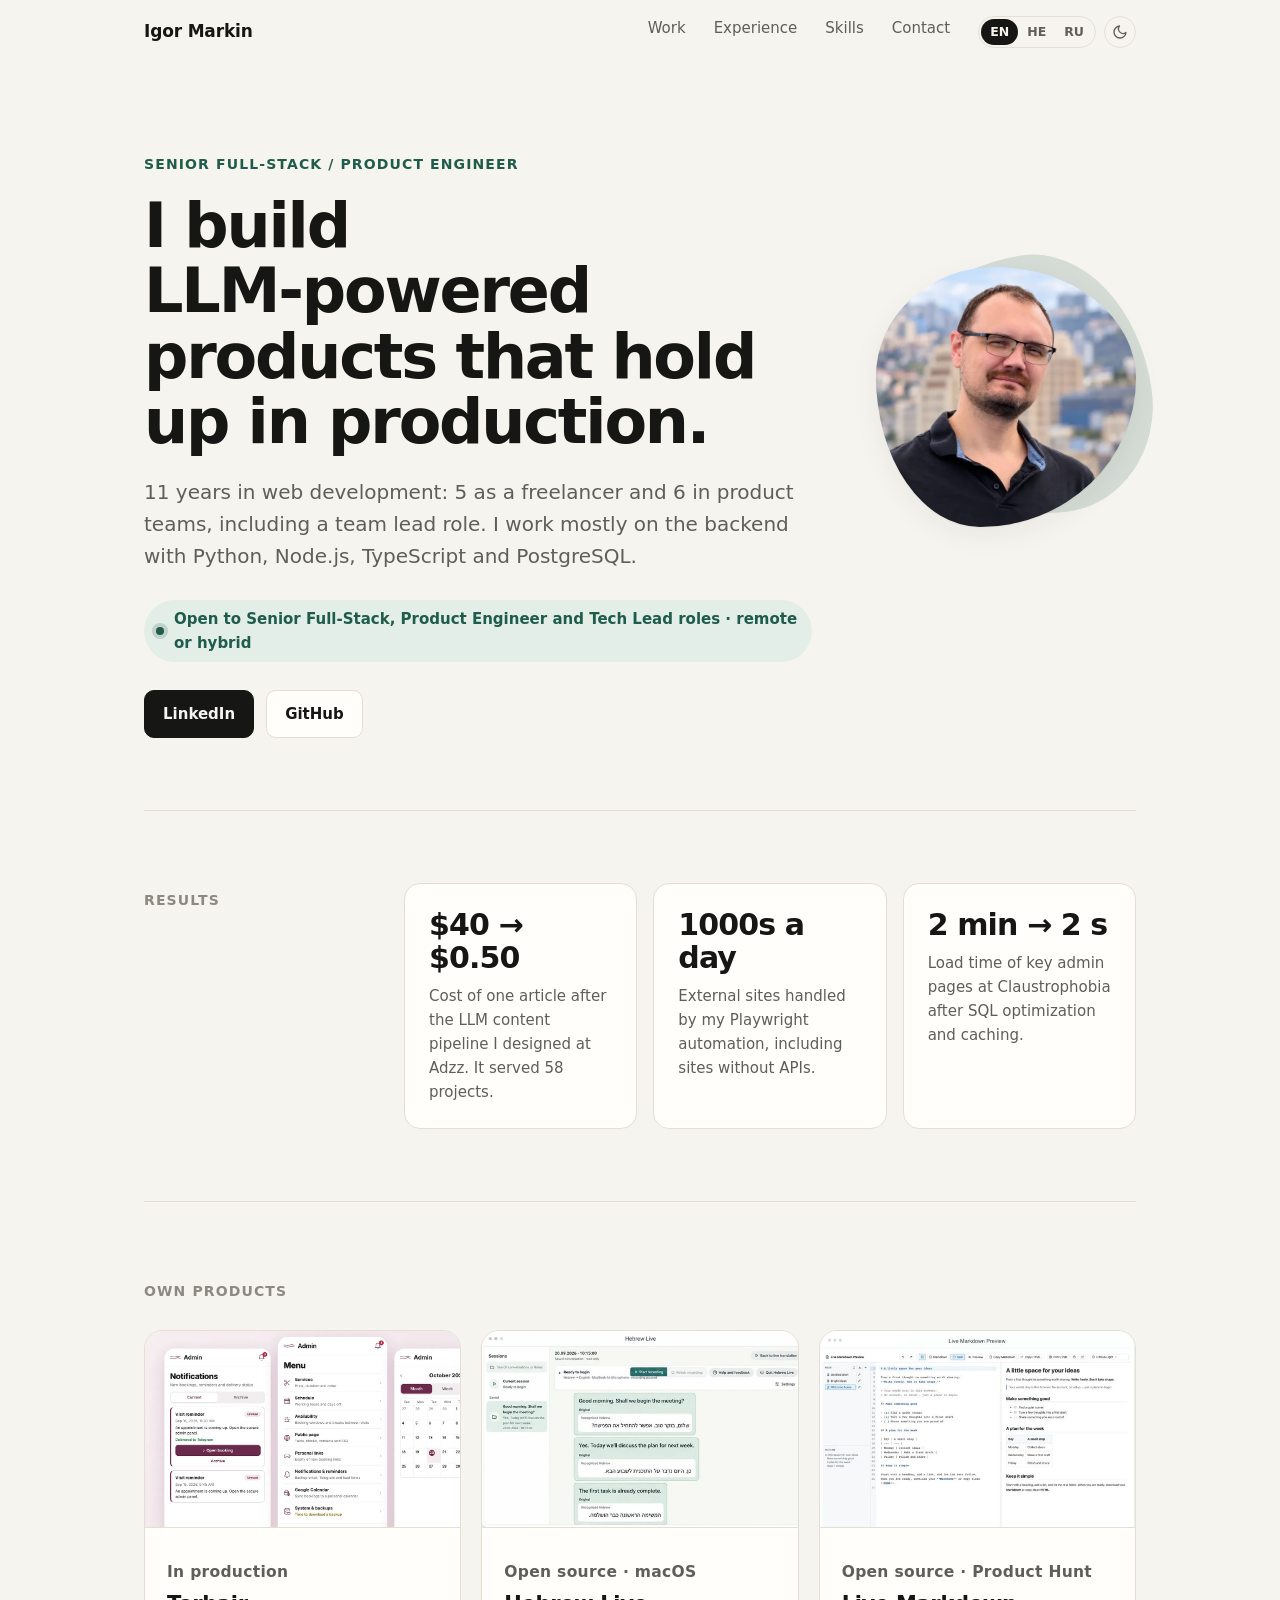
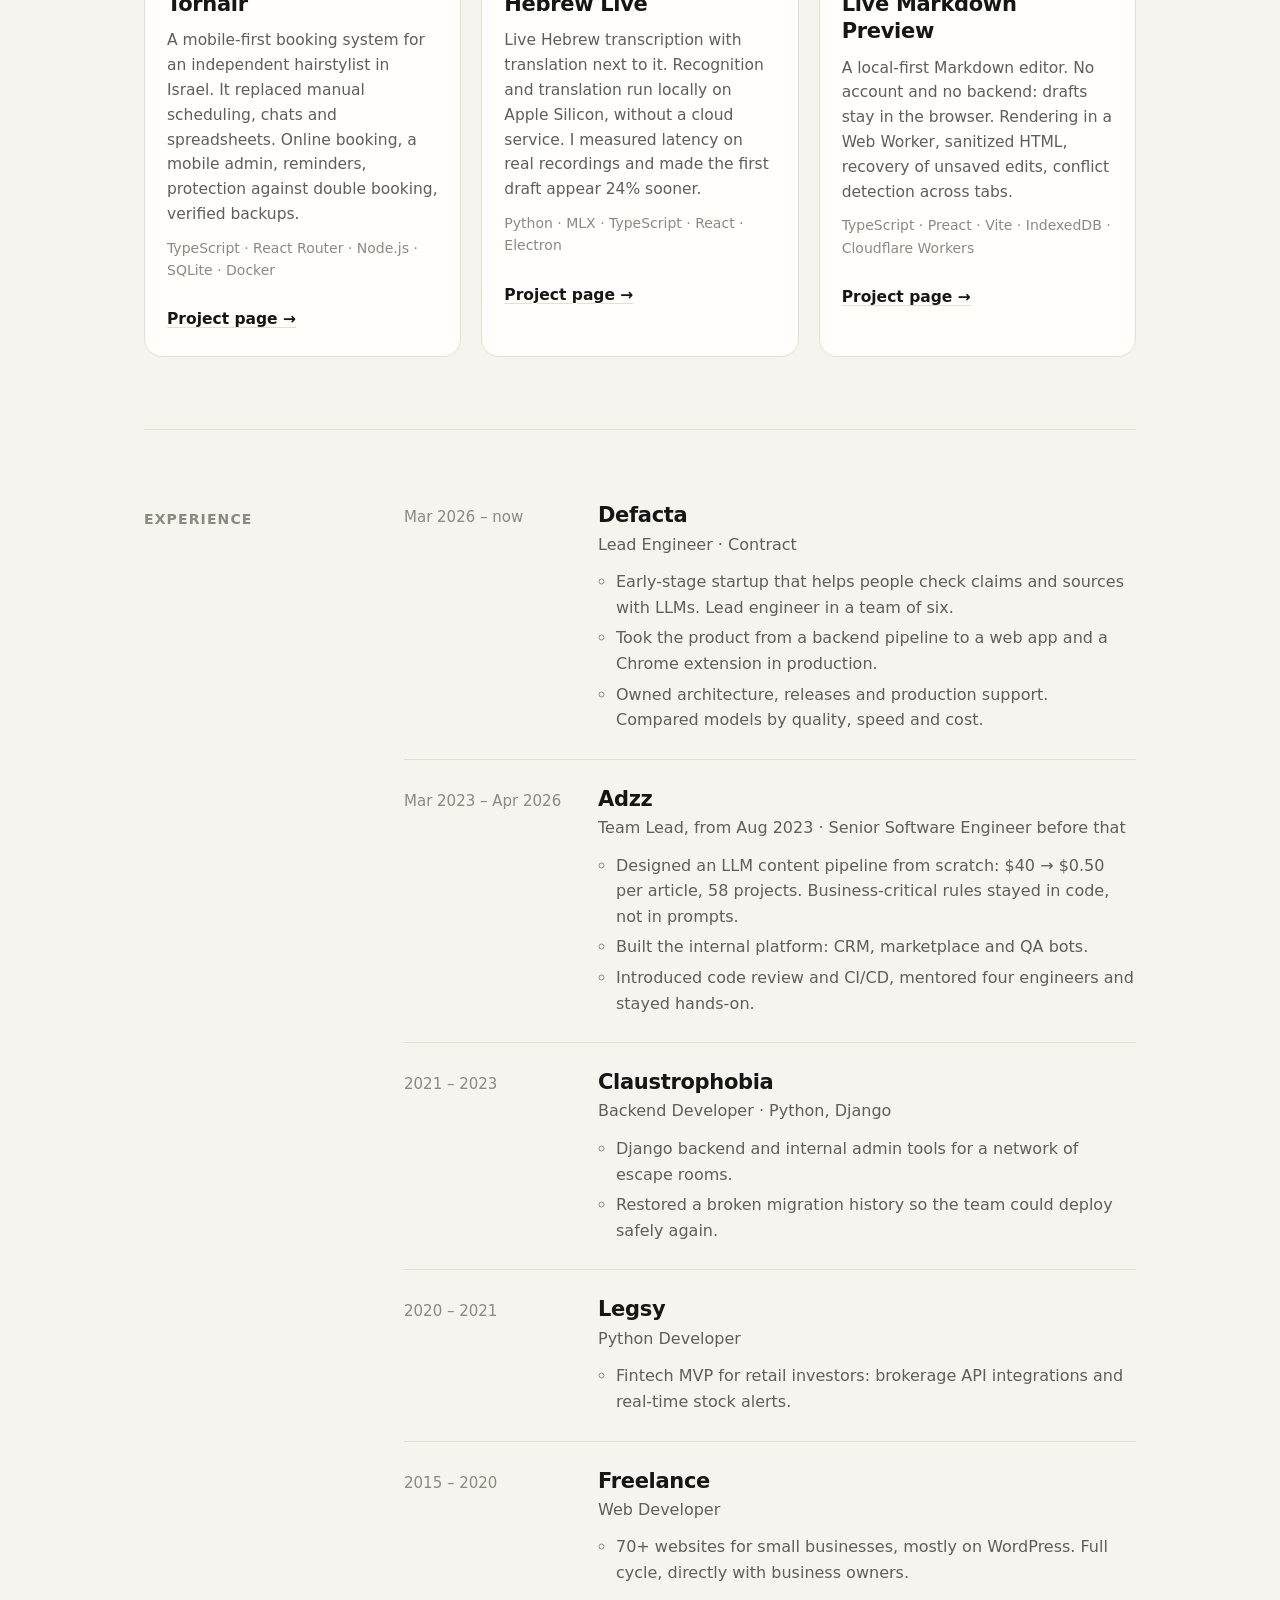
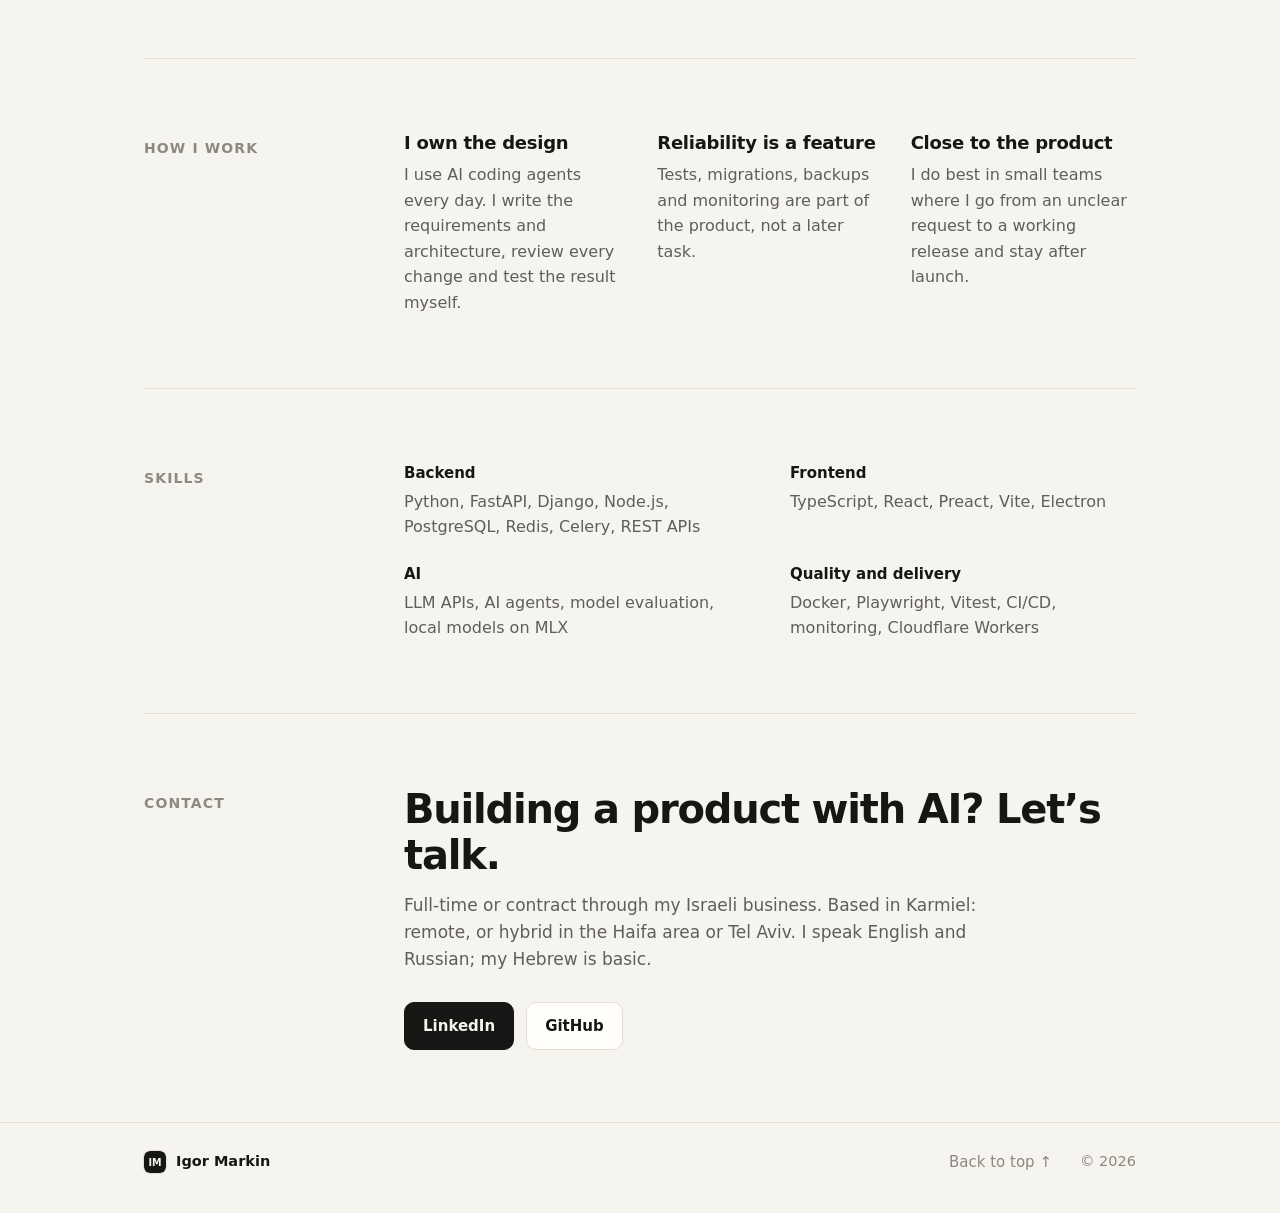
==== commit 27be6141: "Remove the CV PDF from the site The PDF carried the email address. LinkedIn is now the primary conta" ====
--- a/index.html
+++ b/index.html
@@ -94,9 +94,6 @@
 .btn.primary{background:var(--ink);border-color:var(--ink);color:var(--bg)}
 .btn.primary:hover{background:var(--accent);border-color:var(--accent);color:#fff}
 .btn svg{flex:none}
-.btn.cv small{font-size:11px;font-weight:700;letter-spacing:.06em;padding:2px 6px;border-radius:5px;background:color-mix(in srgb,var(--bg) 18%,transparent);margin-inline-start:2px}
-nav a.navcv{color:var(--accent);font-weight:600;padding:3px 11px;border:1px solid color-mix(in srgb,var(--accent) 40%,transparent);border-radius:999px}
-nav a.navcv:hover{color:var(--bg);background:var(--accent);border-color:var(--accent)}
 .portrait{position:relative;aspect-ratio:1;isolation:isolate;margin-bottom:96px}
 .portrait::before{content:"";position:absolute;inset:0;z-index:-1;background:var(--accent);opacity:.16;border-radius:58% 42% 38% 62% / 46% 58% 42% 54%;transform:translate(14px,-10px) rotate(-8deg);animation:blob 18s ease-in-out infinite alternate-reverse}
 .photo{width:100%;height:100%;object-fit:cover;border-radius:46% 54% 60% 40% / 42% 43% 57% 58%;box-shadow:var(--shadow);background:var(--line);animation:blob 18s ease-in-out infinite alternate}
@@ -160,7 +157,7 @@
 @media (max-width:560px){
   .wrap{padding:0 16px}
   nav{gap:18px;font-size:14px}
-  nav .opt,nav .navcv{display:none}
+  nav .opt{display:none}
   header .wrap{gap:12px}
   .brand{white-space:nowrap}
   .job{grid-template-columns:1fr;gap:4px}
@@ -178,7 +175,6 @@
       <a class="opt" href="#experience" data-i18n="navExp">Experience</a>
       <a class="opt" href="#skills" data-i18n="navSkills">Skills</a>
       <a class="opt" href="#contact" data-i18n="navContact">Contact</a>
-      <a class="navcv" href="/Igor_Markin_CV.pdf" download="Igor_Markin_CV.pdf" type="application/pdf">CV</a>
       <div class="controls">
         <div class="lang" role="group" aria-label="Language">
           <button type="button" data-lang="en" aria-pressed="true" lang="en">EN</button>
@@ -199,8 +195,7 @@
       <p class="lede" data-i18n="lede">11 years in web development: 5 as a freelancer and 6 in product teams, including a team lead role. I work mostly on the backend with Python, Node.js, TypeScript and PostgreSQL.</p>
       <p class="status"><i aria-hidden="true"></i><span data-i18n="status">Open to Senior Full-Stack, Product Engineer and Tech Lead roles · remote or hybrid</span></p>
       <div class="actions">
-        <a class="btn primary cv" href="/Igor_Markin_CV.pdf" download="Igor_Markin_CV.pdf" type="application/pdf"><svg width="16" height="16" viewBox="0 0 24 24" fill="none" stroke="currentColor" stroke-width="2" stroke-linecap="round" stroke-linejoin="round" aria-hidden="true"><path d="M12 4v11M7 10l5 5 5-5M5 20h14"/></svg><span data-i18n="cv">Download CV</span><small>PDF</small></a>
-        <a class="btn" href="https://www.linkedin.com/in/markin-pro/" rel="me">LinkedIn</a>
+        <a class="btn primary" href="https://www.linkedin.com/in/markin-pro/" rel="me">LinkedIn</a>
         <a class="btn" href="https://github.com/igor-markin" rel="me">GitHub</a>
       </div>
     </div>
@@ -346,7 +341,6 @@
         <p data-i18n="cP">Full-time or contract through my Israeli business. Based in Karmiel: remote, or hybrid in the Haifa area or Tel Aviv. I speak English and Russian; my Hebrew is basic.</p>
         <div class="actions">
           <a class="btn primary" href="https://www.linkedin.com/in/markin-pro/">LinkedIn</a>
-          <a class="btn" href="/Igor_Markin_CV.pdf" download="Igor_Markin_CV.pdf" type="application/pdf"><svg width="16" height="16" viewBox="0 0 24 24" fill="none" stroke="currentColor" stroke-width="2" stroke-linecap="round" stroke-linejoin="round" aria-hidden="true"><path d="M12 4v11M7 10l5 5 5-5M5 20h14"/></svg><span data-i18n="cv">Download CV</span></a>
           <a class="btn" href="https://github.com/igor-markin">GitHub</a>
         </div>
       </div>
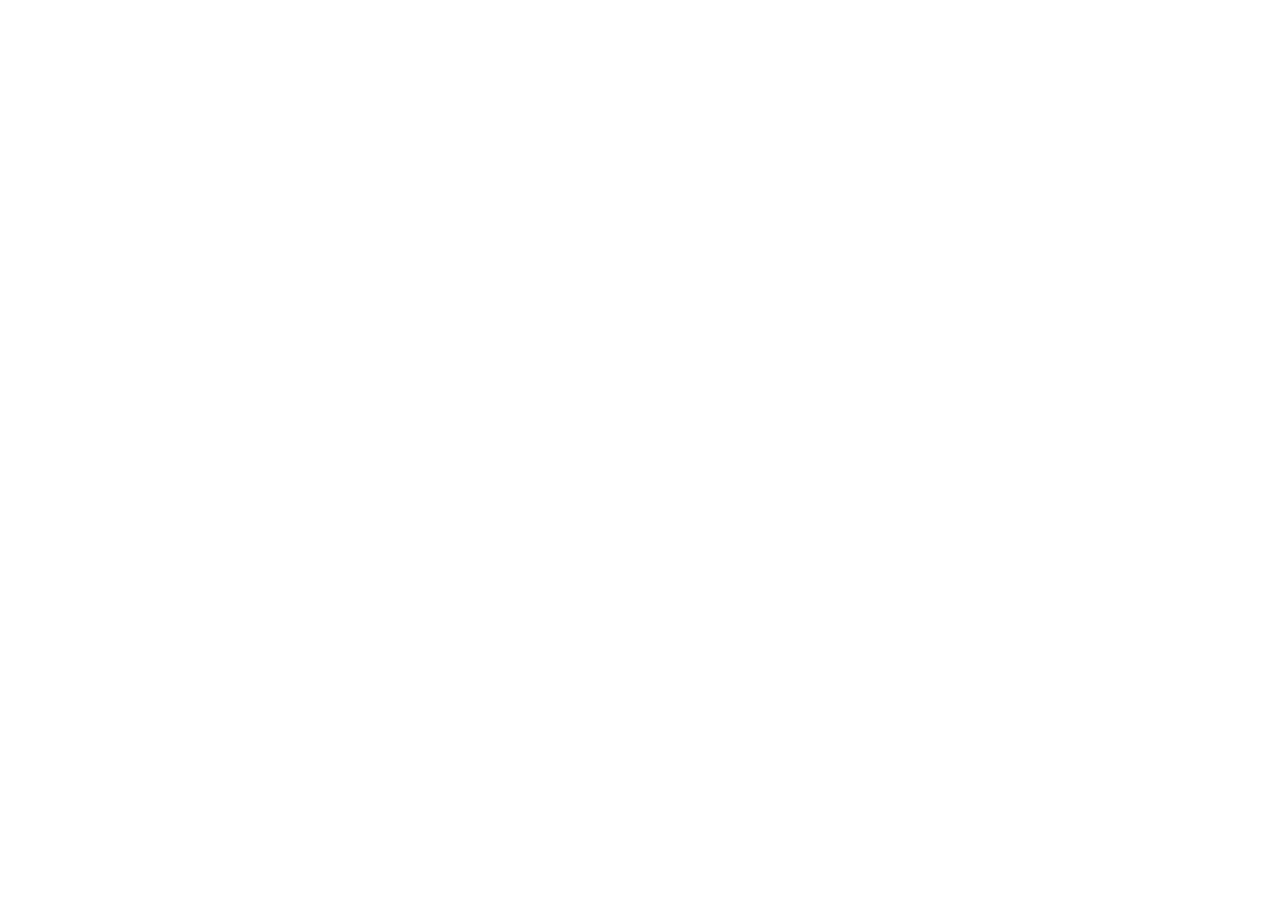
==== commit f22aae74: "Point the home page to the GitHub profile The home page now redirects to github.com/igor-markin and " ====
--- a/index.html
+++ b/index.html
@@ -3,357 +3,19 @@
 <head>
 <meta charset="utf-8">
 <meta name="viewport" content="width=device-width, initial-scale=1">
-<title>Igor Markin · Senior Full-Stack / Product Engineer · Python, TypeScript, LLM products</title>
-<meta name="description" content="Igor Markin is a senior full-stack engineer in Israel with 11 years in web development. Python, Node.js, TypeScript and PostgreSQL. Builds LLM-powered products and AI agents that work in production.">
-<link rel="canonical" href="https://igor-markin.github.io/">
-<meta name="theme-color" content="#f6f4ef" media="(prefers-color-scheme: light)">
-<meta name="theme-color" content="#141513" media="(prefers-color-scheme: dark)">
+<title>Igor Markin · Hands-on AI tech lead</title>
+<meta name="description" content="Igor Markin, hands-on AI tech lead in Israel. Profile, projects and contacts are on GitHub and LinkedIn.">
+<meta http-equiv="refresh" content="0; url=https://github.com/igor-markin">
+<link rel="canonical" href="https://github.com/igor-markin">
+<meta name="robots" content="noindex, follow">
 <meta property="og:type" content="profile">
-<meta property="og:url" content="https://igor-markin.github.io/">
-<meta property="og:title" content="Igor Markin · Senior Full-Stack / Product Engineer">
-<meta property="og:description" content="Python, TypeScript, Node.js. LLM-powered products and AI agents that hold up in production.">
+<meta property="og:url" content="https://github.com/igor-markin">
+<meta property="og:title" content="Igor Markin · Hands-on AI tech lead">
+<meta property="og:description" content="LLM products, AI agents and the small teams that ship them.">
 <meta property="og:image" content="https://igor-markin.github.io/assets/og.png">
-<meta property="og:image:width" content="1200">
-<meta property="og:image:height" content="630">
-<meta property="profile:first_name" content="Igor">
-<meta property="profile:last_name" content="Markin">
-<meta name="twitter:card" content="summary_large_image">
-<script>try{var t=localStorage.getItem("site-theme");if(t==="light"||t==="dark")document.documentElement.dataset.theme=t}catch(e){}</script>
-<link rel="stylesheet" href="/brand/v1/brand.css">
-<script src="/assets/i18n.js" defer></script>
-<script src="/brand/v1/brand.js" defer></script>
 <link rel="icon" href="/favicon.svg" type="image/svg+xml">
-<link rel="preload" as="image" href="/assets/igor-640.webp">
-<script type="application/ld+json">
-{
-  "@context": "https://schema.org",
-  "@type": "ProfilePage",
-  "url": "https://igor-markin.github.io/",
-  "mainEntity": {
-    "@type": "Person",
-    "name": "Igor Markin",
-    "url": "https://igor-markin.github.io/",
-    "image": "https://igor-markin.github.io/assets/igor-640.webp",
-    "jobTitle": "Senior Full-Stack / Product Engineer",
-    "address": {"@type": "PostalAddress", "addressRegion": "Northern District", "addressCountry": "IL"},
-    "sameAs": ["https://www.linkedin.com/in/markin-pro/", "https://github.com/igor-markin"],
-    "knowsLanguage": ["en", "ru"],
-    "knowsAbout": ["Python", "TypeScript", "Node.js", "FastAPI", "Django", "React", "PostgreSQL", "Redis", "Celery", "Docker", "Playwright", "Large Language Models", "AI agents", "Software architecture"]
-  }
-}
-</script>
-<style>
-:root{
-  --bg:#f6f4ef;--surface:#fffefb;--ink:#161714;--muted:#5f5e58;--faint:#8b8981;
-  --line:#e3dfd5;--accent:#1f5c4b;--accent-soft:#e3eee8;--shadow:0 1px 2px rgb(30 28 20/.04),0 8px 28px rgb(30 28 20/.06);
-  color-scheme:light dark;
-}
-@media (prefers-color-scheme:dark){:root:not([data-theme=light]){
-  --bg:#141513;--surface:#1c1d1a;--ink:#ecebe6;--muted:#a9a79f;--faint:#7c7a73;
-  --line:#2d2e2a;--accent:#7cc4a8;--accent-soft:#1f2c27;--shadow:0 1px 2px rgb(0 0 0/.3),0 8px 28px rgb(0 0 0/.25);
-}}
-:root[data-theme=dark]{
-  --bg:#141513;--surface:#1c1d1a;--ink:#ecebe6;--muted:#a9a79f;--faint:#7c7a73;
-  --line:#2d2e2a;--accent:#7cc4a8;--accent-soft:#1f2c27;--shadow:0 1px 2px rgb(0 0 0/.3),0 8px 28px rgb(0 0 0/.25);
-}
-:root[data-theme=light]{color-scheme:light}
-*{box-sizing:border-box;margin:0}
-html{-webkit-text-size-adjust:100%;scroll-behavior:smooth}
-body{background:var(--bg);color:var(--ink);font:17px/1.6 ui-sans-serif,system-ui,-apple-system,"Segoe UI",Roboto,"Helvetica Neue",Arial,sans-serif;-webkit-font-smoothing:antialiased;text-rendering:optimizeLegibility}
-a{color:inherit;text-decoration-color:var(--line);text-underline-offset:3px;text-decoration-thickness:1px;transition:color .15s,text-decoration-color .15s}
-a:hover{color:var(--accent);text-decoration-color:currentColor}
-:focus-visible{outline:2px solid var(--accent);outline-offset:3px;border-radius:4px}
-img{display:block;max-width:100%;height:auto}
-.wrap{max-width:1040px;margin:0 auto;padding:0 24px}
-.skip{position:absolute;top:16px;inset-inline-start:16px;width:1px;height:1px;overflow:hidden;clip-path:inset(50%);white-space:nowrap}.skip:focus{width:auto;height:auto;clip-path:none;background:var(--surface);padding:8px 12px;z-index:9}
-
-header{position:sticky;top:0;z-index:5;background:color-mix(in srgb,var(--bg) 86%,transparent);backdrop-filter:saturate(1.4) blur(12px);-webkit-backdrop-filter:saturate(1.4) blur(12px);border-bottom:1px solid transparent}
-header .wrap{display:flex;align-items:center;justify-content:space-between;height:64px}
-.brand{font-weight:650;letter-spacing:-.01em;text-decoration:none}
-nav{display:flex;gap:28px;font-size:15px}
-nav a{text-decoration:none;color:var(--muted)}
-nav a:hover{color:var(--ink)}
-.controls{display:flex;align-items:center;gap:8px}
-.lang{display:flex;border:1px solid var(--line);border-radius:999px;padding:2px}
-.lang button{font:inherit;font-size:12.5px;font-weight:600;border:0;background:none;color:var(--muted);padding:3px 9px;border-radius:999px;cursor:pointer}
-.lang button[aria-pressed=true]{background:var(--ink);color:var(--bg)}
-.theme{display:grid;place-items:center;width:32px;height:32px;border-radius:50%;border:1px solid var(--line);background:none;color:var(--muted);cursor:pointer}
-.theme:hover{color:var(--ink)}
-.theme .sun{display:none}.dark-on .theme .sun{display:block}.dark-on .theme .moon{display:none}
-[dir=rtl] .eyebrow,[dir=rtl] h2{letter-spacing:0}
-
-.hero{display:grid;grid-template-columns:1fr 260px;gap:64px;align-items:center;padding:88px 0 72px}
-.eyebrow{font-size:14px;font-weight:600;letter-spacing:.08em;text-transform:uppercase;color:var(--accent)}
-h1{font-size:clamp(38px,5.6vw,62px);line-height:1.05;letter-spacing:-.035em;font-weight:680;margin:18px 0 22px;text-wrap:balance}
-.lede{font-size:clamp(18px,2vw,20px);color:var(--muted);max-width:36em;text-wrap:pretty}
-.status{display:inline-flex;align-items:center;gap:10px;margin-top:28px;padding:7px 14px 7px 12px;border-radius:999px;background:var(--accent-soft);color:var(--accent);font-size:15px;font-weight:550}
-.status i{flex:none;width:8px;height:8px;border-radius:50%;background:currentColor;box-shadow:0 0 0 4px color-mix(in srgb,currentColor 18%,transparent)}
-.actions{display:flex;flex-wrap:wrap;gap:12px;margin-top:28px}
-.btn{display:inline-flex;align-items:center;gap:8px;padding:11px 18px;border-radius:10px;font-size:15px;font-weight:600;text-decoration:none;border:1px solid var(--line);background:var(--surface)}
-.btn:hover{border-color:var(--ink);color:var(--ink)}
-.btn.primary{background:var(--ink);border-color:var(--ink);color:var(--bg)}
-.btn.primary:hover{background:var(--accent);border-color:var(--accent);color:#fff}
-.btn svg{flex:none}
-.portrait{position:relative;aspect-ratio:1;isolation:isolate;margin-bottom:96px}
-.portrait::before{content:"";position:absolute;inset:0;z-index:-1;background:var(--accent);opacity:.16;border-radius:58% 42% 38% 62% / 46% 58% 42% 54%;transform:translate(14px,-10px) rotate(-8deg);animation:blob 18s ease-in-out infinite alternate-reverse}
-.photo{width:100%;height:100%;object-fit:cover;border-radius:46% 54% 60% 40% / 42% 43% 57% 58%;box-shadow:var(--shadow);background:var(--line);animation:blob 18s ease-in-out infinite alternate}
-@keyframes blob{
-  0%{border-radius:46% 54% 60% 40% / 42% 43% 57% 58%}
-  50%{border-radius:58% 42% 45% 55% / 52% 38% 62% 48%}
-  100%{border-radius:40% 60% 52% 48% / 38% 54% 46% 62%}
-}
-
-section{padding:72px 0;border-top:1px solid var(--line)}
-.sh{display:grid;grid-template-columns:220px 1fr;gap:40px}
-h2{font-size:14px;font-weight:600;letter-spacing:.08em;text-transform:uppercase;color:var(--faint);padding-top:6px}
-h3{font-size:21px;line-height:1.3;letter-spacing:-.015em;font-weight:650}
-
-.stats{display:grid;grid-template-columns:repeat(3,1fr);gap:16px}
-.stat{background:var(--surface);border:1px solid var(--line);border-radius:16px;padding:24px}
-.stat b{display:block;font-size:30px;line-height:1.1;letter-spacing:-.03em;font-weight:680;font-variant-numeric:tabular-nums}
-.stat p{margin-top:10px;font-size:15px;color:var(--muted)}
-
-.projects{display:grid;grid-template-columns:repeat(3,1fr);gap:20px;margin-top:28px}
-.project{display:flex;flex-direction:column;background:var(--surface);border:1px solid var(--line);border-radius:18px;overflow:hidden;transition:border-color .2s,box-shadow .2s}
-.project:hover{border-color:color-mix(in srgb,var(--ink) 25%,var(--line));box-shadow:var(--shadow)}
-.project figure{margin:0;aspect-ratio:16/10;overflow:hidden;background:var(--accent-soft);border-bottom:1px solid var(--line)}
-.project figure img{width:100%;height:100%;object-fit:cover;object-position:top left}
-.project>div{padding:22px 22px 24px;display:flex;flex-direction:column;flex:1}
-.kind{font-size:13px;font-weight:600;color:var(--accent);letter-spacing:.02em;margin-bottom:6px}
-.project p{color:var(--muted);font-size:15.5px;margin-top:10px}
-.links{display:flex;flex-wrap:wrap;gap:6px 18px;margin-top:auto;padding-top:16px;font-size:15px;font-weight:600}
-.project .links{color:var(--ink)}
-.stack{font-size:14px;color:var(--faint)}
-.project p.stack{color:var(--faint);font-size:14px}
-.jobs{list-style:none;padding:0}
-.job{display:grid;grid-template-columns:170px 1fr;gap:24px;padding:26px 0;border-bottom:1px solid var(--line)}
-.job:first-child{padding-top:0}.job:last-child{border-bottom:0;padding-bottom:0}
-.when{white-space:nowrap;font-size:15px;color:var(--faint);font-variant-numeric:tabular-nums;padding-top:3px}
-.role{color:var(--muted);font-size:16px;margin-top:2px}
-.job ul{margin:12px 0 0;padding-inline-start:18px;color:var(--muted);font-size:16px}
-.job li{margin-top:5px}.job li::marker{color:var(--faint)}
-
-.principles{display:grid;grid-template-columns:repeat(3,1fr);gap:28px}
-.principles p{color:var(--muted);font-size:16px;margin-top:8px}
-.principles h3{font-size:18px}
-
-.skills{display:grid;grid-template-columns:repeat(2,1fr);gap:22px 40px}
-.skills dt{font-size:15px;font-weight:650}
-.skills dd{color:var(--muted);font-size:16px;margin-top:4px}
-
-.contact h3{font-size:clamp(28px,4vw,40px);letter-spacing:-.03em;line-height:1.15}
-.contact p{color:var(--muted);margin-top:14px;max-width:34em}
-.im-foot{--im-foot-ink:var(--ink);--im-foot-muted:var(--faint);--im-foot-line:var(--line)}
-
-@media (max-width:860px){
-  .hero{grid-template-columns:1fr;gap:36px;padding:48px 0 56px}
-  .portrait{width:150px;order:-1;margin-bottom:0}
-  .sh{grid-template-columns:1fr;gap:20px}
-  .stats,.principles{grid-template-columns:1fr}
-  .projects{grid-template-columns:1fr}
-  .skills{grid-template-columns:1fr}
-  section{padding:56px 0}
-}
-@media (max-width:560px){
-  .wrap{padding:0 16px}
-  nav{gap:18px;font-size:14px}
-  nav .opt{display:none}
-  header .wrap{gap:12px}
-  .brand{white-space:nowrap}
-  .job{grid-template-columns:1fr;gap:4px}
-}
-@media (prefers-reduced-motion:reduce){html{scroll-behavior:auto}.photo,.portrait::before{animation:none}}
-</style>
+<style>:root{color-scheme:light dark;--bg:#f6f4ef;--ink:#161714;--muted:#5f5e58}@media (prefers-color-scheme:dark){:root{--bg:#141513;--ink:#ecebe6;--muted:#a9a79f}}body{margin:0;min-height:100vh;display:grid;place-items:center;background:var(--bg);color:var(--ink);font:17px/1.6 ui-sans-serif,system-ui,-apple-system,"Segoe UI",Roboto,Arial,sans-serif;padding:16px}h1{font-size:40px;letter-spacing:-.03em;margin:0 0 8px}p{color:var(--muted);margin:0 0 20px}a{color:inherit;font-weight:600;text-decoration:underline;text-underline-offset:3px}ul{list-style:none;padding:0;margin:0;display:flex;gap:24px;flex-wrap:wrap}</style>
+<script>location.replace("https://github.com/igor-markin");</script>
 </head>
-<body>
-<a class="skip" href="#main" data-i18n="skip">Skip to content</a>
-<header>
-  <div class="wrap">
-    <a class="brand" href="/" data-i18n="brand">Igor Markin</a>
-    <nav aria-label="Main">
-      <a href="#work" data-i18n="navWork">Work</a>
-      <a class="opt" href="#experience" data-i18n="navExp">Experience</a>
-      <a class="opt" href="#skills" data-i18n="navSkills">Skills</a>
-      <a class="opt" href="#contact" data-i18n="navContact">Contact</a>
-      <div class="controls">
-        <div class="lang" role="group" aria-label="Language">
-          <button type="button" data-lang="en" aria-pressed="true" lang="en">EN</button>
-          <button type="button" data-lang="he" aria-pressed="false" lang="he">HE</button>
-          <button type="button" data-lang="ru" aria-pressed="false" lang="ru">RU</button>
-        </div>
-        <button class="theme" type="button" aria-label="Dark theme"><svg class="moon" width="16" height="16" viewBox="0 0 24 24" fill="none" stroke="currentColor" stroke-width="2" stroke-linecap="round" stroke-linejoin="round" aria-hidden="true"><path d="M21 12.8A9 9 0 1 1 11.2 3a7 7 0 0 0 9.8 9.8z"/></svg><svg class="sun" width="16" height="16" viewBox="0 0 24 24" fill="none" stroke="currentColor" stroke-width="2" stroke-linecap="round" aria-hidden="true"><circle cx="12" cy="12" r="4"/><path d="M12 2v2M12 20v2M4.9 4.9l1.4 1.4M17.7 17.7l1.4 1.4M2 12h2M20 12h2M4.9 19.1l1.4-1.4M17.7 6.3l1.4-1.4"/></svg></button>
-      </div>
-    </nav>
-  </div>
-</header>
-
-<main id="main" class="wrap">
-  <div class="hero">
-    <div>
-      <p class="eyebrow" data-i18n="eyebrow">Senior Full-Stack / Product Engineer</p>
-      <h1 data-i18n="h1">I build LLM&#8209;powered products that hold up in production.</h1>
-      <p class="lede" data-i18n="lede">11 years in web development: 5 as a freelancer and 6 in product teams, including a team lead role. I work mostly on the backend with Python, Node.js, TypeScript and PostgreSQL.</p>
-      <p class="status"><i aria-hidden="true"></i><span data-i18n="status">Open to Senior Full-Stack, Product Engineer and Tech Lead roles · remote or hybrid</span></p>
-      <div class="actions">
-        <a class="btn primary" href="https://www.linkedin.com/in/markin-pro/" rel="me">LinkedIn</a>
-        <a class="btn" href="https://github.com/igor-markin" rel="me">GitHub</a>
-      </div>
-    </div>
-    <div class="portrait"><img class="photo" src="/assets/igor-640.webp" srcset="/assets/igor-320.webp 320w, /assets/igor-640.webp 640w" sizes="(max-width:860px) 150px, 260px" width="260" height="260" alt="Portrait of Igor Markin" data-i18n-alt="altPortrait"></div>
-  </div>
-
-  <section aria-labelledby="results-h">
-    <div class="sh">
-      <h2 id="results-h" data-i18n="results">Results</h2>
-      <div class="stats">
-        <div class="stat"><b><bdi dir="ltr">$40 → $0.50</bdi></b><p data-i18n="st1">Cost of one article after the LLM content pipeline I designed at Adzz. It served 58 projects.</p></div>
-        <div class="stat"><b data-i18n="st2v">1000s a day</b><p data-i18n="st2">External sites handled by my Playwright automation, including sites without APIs.</p></div>
-        <div class="stat"><b data-i18n="st3v">2 min → 2 s</b><p data-i18n="st3">Load time of key admin pages at Claustrophobia after SQL optimization and caching.</p></div>
-      </div>
-    </div>
-  </section>
-
-  <section id="work" aria-labelledby="work-h">
-    <div>
-      <h2 id="work-h" data-i18n="own">Own products</h2>
-      <div class="projects">
-        <article class="project">
-          <figure><img src="/assets/torhair.webp" width="1200" height="627" loading="lazy" alt="Torhair admin: notifications, menu and calendar screens" data-i18n-alt="altTh"></figure>
-          <div>
-            <p class="kind" data-i18n="thKind">In production</p>
-            <h3>Torhair</h3>
-            <p data-i18n="thDesc">A mobile-first booking system for an independent hairstylist in Israel. It replaced manual scheduling, chats and spreadsheets. Online booking, a mobile admin, reminders, protection against double booking, verified backups.</p>
-            <p class="stack">TypeScript · React Router · Node.js · SQLite · Docker</p>
-            <p class="links"><a href="/torhair/" data-i18n="projPage">Project page →</a></p>
-          </div>
-        </article>
-        <article class="project">
-          <figure><img src="/assets/hebrew-live.webp" width="1200" height="723" loading="lazy" alt="Hebrew Live window with Hebrew speech and its English translation" data-i18n-alt="altHl"></figure>
-          <div>
-            <p class="kind" data-i18n="hlKind">Open source · macOS</p>
-            <h3>Hebrew Live</h3>
-            <p data-i18n="hlDesc">Live Hebrew transcription with translation next to it. Recognition and translation run locally on Apple Silicon, without a cloud service. I measured latency on real recordings and made the first draft appear 24% sooner.</p>
-            <p class="stack">Python · MLX · TypeScript · React · Electron</p>
-            <p class="links"><a href="/hebrew-live/" data-i18n="projPage">Project page →</a></p>
-          </div>
-        </article>
-        <article class="project">
-          <figure><img src="/assets/live-markdown-preview.webp" width="1200" height="791" loading="lazy" alt="Live Markdown Preview editor with source and preview side by side" data-i18n-alt="altLmp"></figure>
-          <div>
-            <p class="kind" data-i18n="lmpKind">Open source · Product Hunt</p>
-            <h3>Live Markdown Preview</h3>
-            <p data-i18n="lmpDesc">A local-first Markdown editor. No account and no backend: drafts stay in the browser. Rendering in a Web Worker, sanitized HTML, recovery of unsaved edits, conflict detection across tabs.</p>
-            <p class="stack">TypeScript · Preact · Vite · IndexedDB · Cloudflare Workers</p>
-            <p class="links"><a href="/live-markdown-preview/" data-i18n="projPage">Project page →</a></p>
-          </div>
-        </article>
-      </div>
-    </div>
-  </section>
-
-  <section id="experience" aria-labelledby="exp-h">
-    <div class="sh">
-      <h2 id="exp-h" data-i18n="exp">Experience</h2>
-      <ol class="jobs">
-        <li class="job">
-          <p class="when" data-i18n="w1">Mar 2026 – now</p>
-          <div>
-            <h3>Defacta</h3>
-            <p class="role" data-i18n="r1">Lead Engineer · Contract</p>
-            <ul>
-              <li data-i18n="d1a">Early-stage startup that helps people check claims and sources with LLMs. Lead engineer in a team of six.</li>
-              <li data-i18n="d1b">Took the product from a backend pipeline to a web app and a Chrome extension in production.</li>
-              <li data-i18n="d1c">Owned architecture, releases and production support. Compared models by quality, speed and cost.</li>
-            </ul>
-          </div>
-        </li>
-        <li class="job">
-          <p class="when" data-i18n="w2">Mar 2023 – Apr 2026</p>
-          <div>
-            <h3>Adzz</h3>
-            <p class="role" data-i18n="r2">Team Lead, from Aug 2023 · Senior Software Engineer before that</p>
-            <ul>
-              <li data-i18n="d2a">Designed an LLM content pipeline from scratch: $40 → $0.50 per article, 58 projects. Business-critical rules stayed in code, not in prompts.</li>
-              <li data-i18n="d2b">Built the internal platform: CRM, marketplace and QA bots.</li>
-              <li data-i18n="d2c">Introduced code review and CI/CD, mentored four engineers and stayed hands-on.</li>
-            </ul>
-          </div>
-        </li>
-        <li class="job">
-          <p class="when">2021 – 2023</p>
-          <div>
-            <h3>Claustrophobia</h3>
-            <p class="role" data-i18n="r3">Backend Developer · Python, Django</p>
-            <ul>
-              <li data-i18n="d3a">Django backend and internal admin tools for a network of escape rooms.</li>
-              <li data-i18n="d3b">Restored a broken migration history so the team could deploy safely again.</li>
-            </ul>
-          </div>
-        </li>
-        <li class="job">
-          <p class="when">2020 – 2021</p>
-          <div>
-            <h3>Legsy</h3>
-            <p class="role" data-i18n="r4">Python Developer</p>
-            <ul><li data-i18n="d4a">Fintech MVP for retail investors: brokerage API integrations and real-time stock alerts.</li></ul>
-          </div>
-        </li>
-        <li class="job">
-          <p class="when">2015 – 2020</p>
-          <div>
-            <h3 data-i18n="h5">Freelance</h3>
-            <p class="role" data-i18n="r5">Web Developer</p>
-            <ul><li data-i18n="d5a">70+ websites for small businesses, mostly on WordPress. Full cycle, directly with business owners.</li></ul>
-          </div>
-        </li>
-      </ol>
-    </div>
-  </section>
-
-  <section aria-labelledby="how-h">
-    <div class="sh">
-      <h2 id="how-h" data-i18n="how">How I work</h2>
-      <div class="principles">
-        <div><h3 data-i18n="p1h">I own the design</h3><p data-i18n="p1">I use AI coding agents every day. I write the requirements and architecture, review every change and test the result myself.</p></div>
-        <div><h3 data-i18n="p2h">Reliability is a feature</h3><p data-i18n="p2">Tests, migrations, backups and monitoring are part of the product, not a later task.</p></div>
-        <div><h3 data-i18n="p3h">Close to the product</h3><p data-i18n="p3">I do best in small teams where I go from an unclear request to a working release and stay after launch.</p></div>
-      </div>
-    </div>
-  </section>
-
-  <section id="skills" aria-labelledby="skills-h">
-    <div class="sh">
-      <h2 id="skills-h" data-i18n="skills">Skills</h2>
-      <dl class="skills">
-        <div><dt>Backend</dt><dd>Python, FastAPI, Django, Node.js, PostgreSQL, Redis, Celery, REST APIs</dd></div>
-        <div><dt>Frontend</dt><dd>TypeScript, React, Preact, Vite, Electron</dd></div>
-        <div><dt>AI</dt><dd>LLM APIs, AI agents, model evaluation, local models on MLX</dd></div>
-        <div><dt data-i18n="sk4">Quality and delivery</dt><dd>Docker, Playwright, Vitest, CI/CD, monitoring, Cloudflare Workers</dd></div>
-      </dl>
-    </div>
-  </section>
-
-  <section id="contact" class="contact" aria-labelledby="contact-h">
-    <div class="sh">
-      <h2 id="contact-h" data-i18n="contact">Contact</h2>
-      <div>
-        <h3 data-i18n="cH">Building a product with AI? Let’s talk.</h3>
-        <p data-i18n="cP">Full-time or contract through my Israeli business. Based in Karmiel: remote, or hybrid in the Haifa area or Tel Aviv. I speak English and Russian; my Hebrew is basic.</p>
-        <div class="actions">
-          <a class="btn primary" href="https://www.linkedin.com/in/markin-pro/">LinkedIn</a>
-          <a class="btn" href="https://github.com/igor-markin">GitHub</a>
-        </div>
-      </div>
-    </div>
-  </section>
-</main>
-
-<footer class="im-foot">
-  <div class="wrap im-foot-row">
-    <a class="im-foot-product" href="/"><img src="/favicon.svg" width="22" height="22" alt="">Igor Markin</a>
-    <nav class="im-foot-links" aria-label="Footer"><a href="#main" data-i18n="top">Back to top ↑</a></nav>
-    <a class="im-foot-sign" href="/" data-im-sign="short">© 2026</a>
-  </div>
-</footer>
-</body>
+<body><main><h1>Igor Markin</h1><p>Hands-on AI tech lead. This page has moved to GitHub.</p><ul><li><a href="https://github.com/igor-markin">GitHub</a></li><li><a href="https://www.linkedin.com/in/markin-pro/">LinkedIn</a></li></ul></main></body>
 </html>
